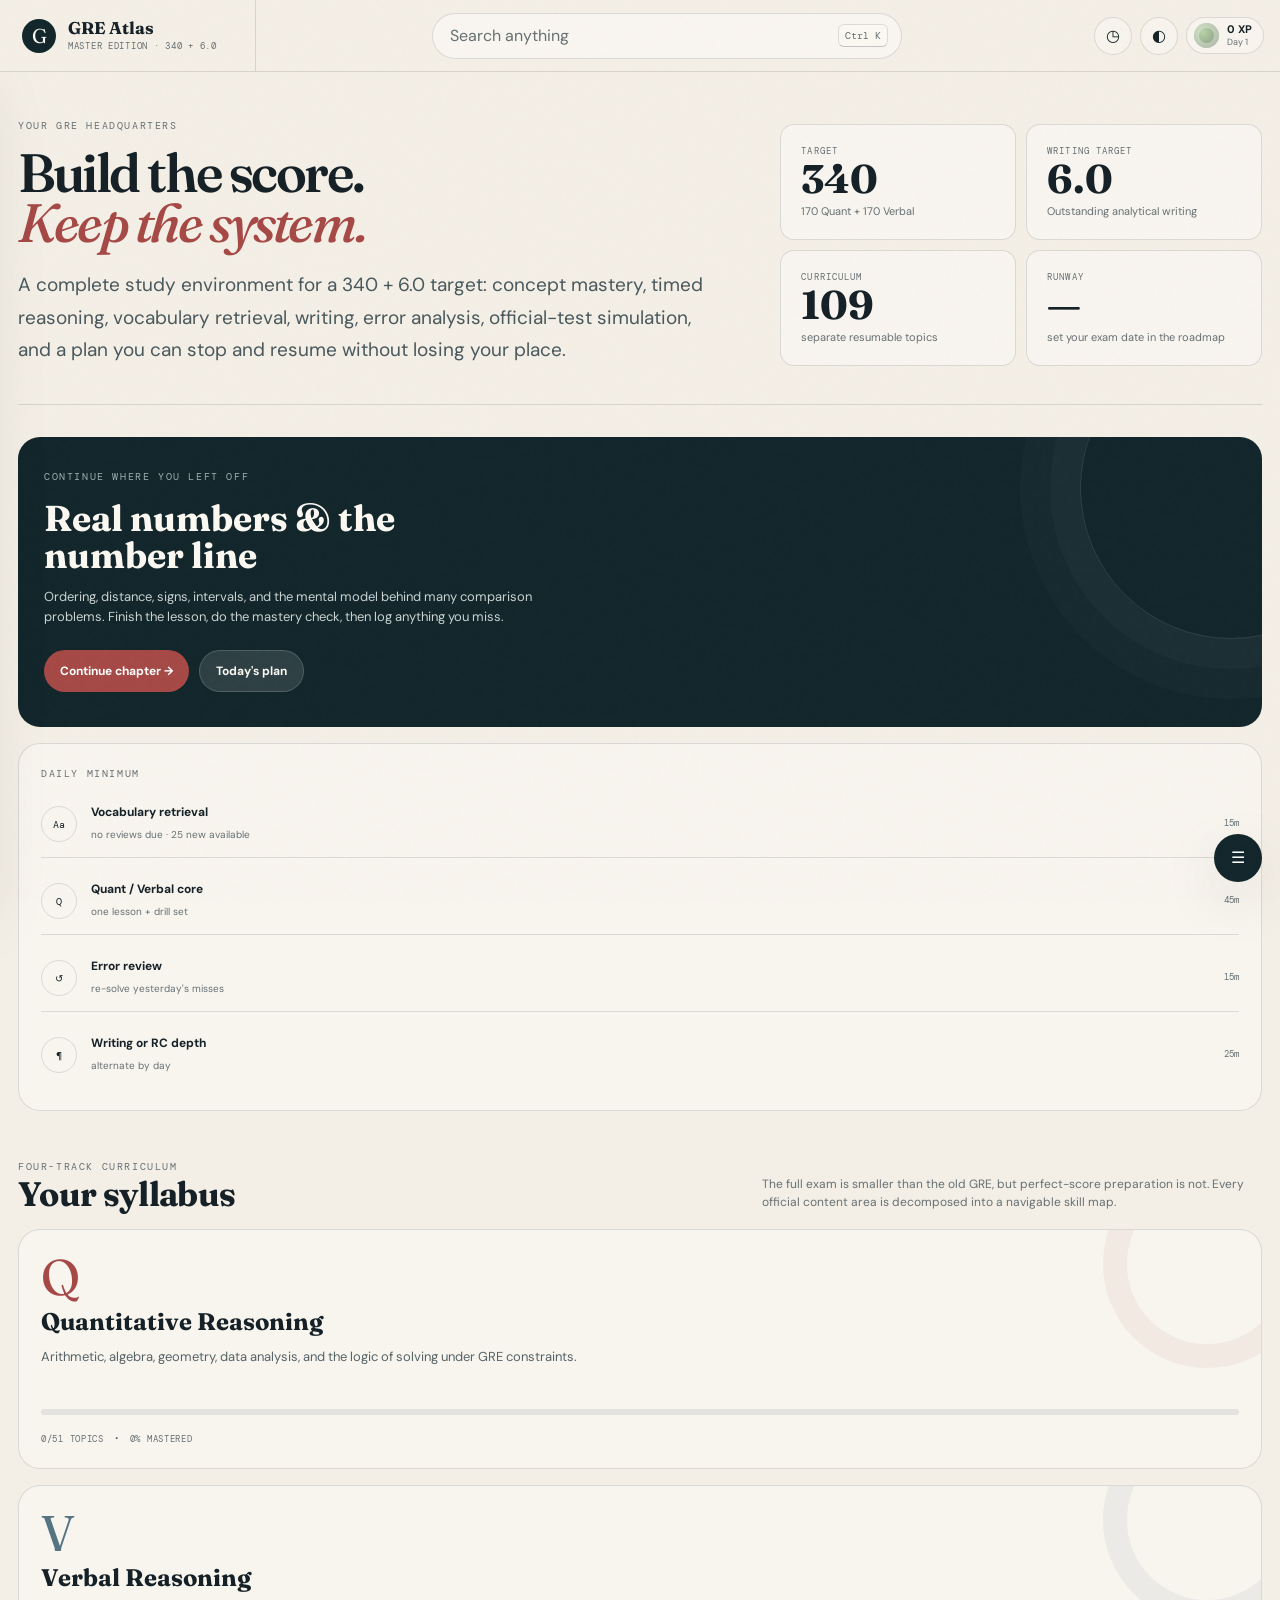
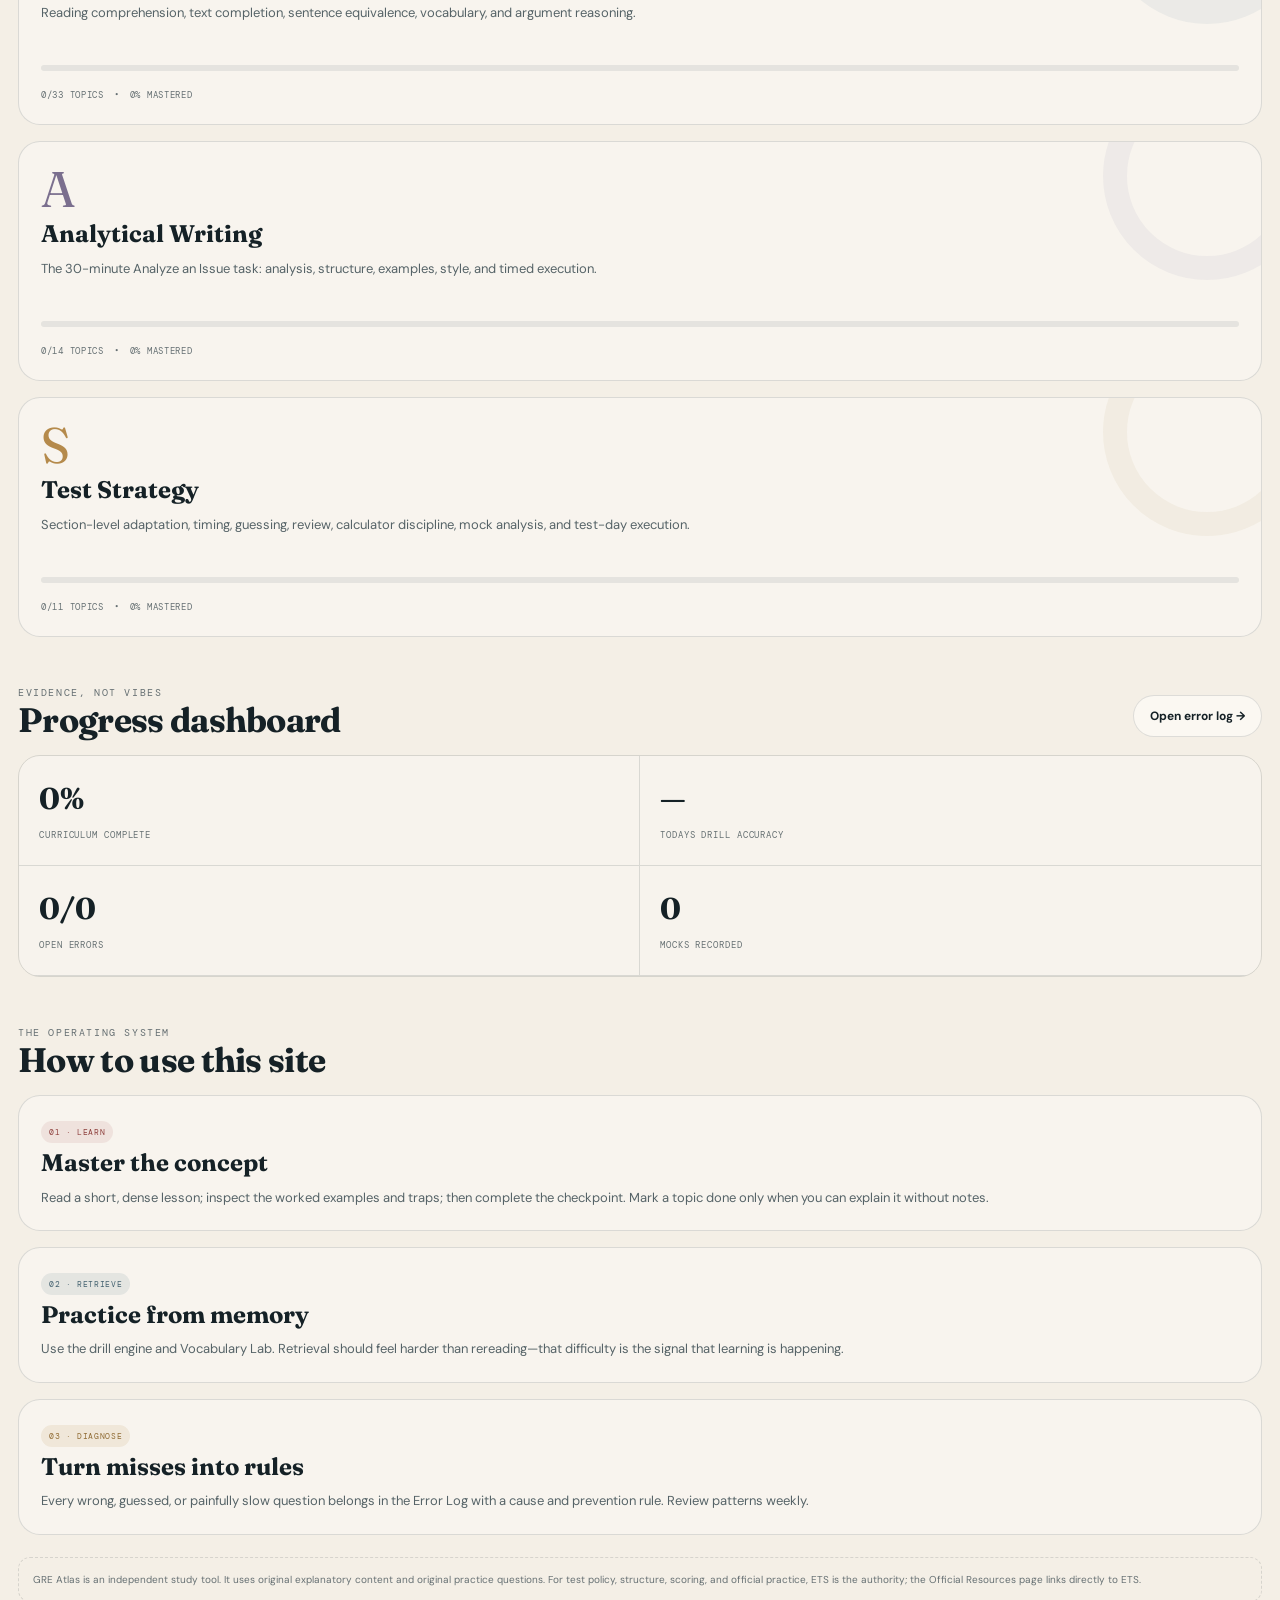
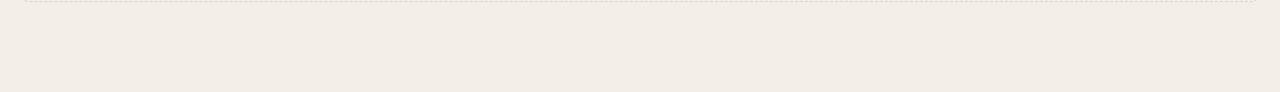
==== index.html @ 984e47b4 "GRE Atlas Master Edition — initial release Static GRE study studio: 109 curriculum chapters, vocabul" ====
<!doctype html>
<html lang="en">
<head>
  <meta charset="utf-8" />
  <meta name="viewport" content="width=device-width, initial-scale=1" />
  <meta name="theme-color" content="#f4efe6" />
  <link rel="icon" href="data:image/svg+xml,%3Csvg xmlns='http://www.w3.org/2000/svg' viewBox='0 0 64 64'%3E%3Crect width='64' height='64' rx='14' fill='%2312262b'/%3E%3Ctext x='32' y='44' font-family='Georgia,serif' font-size='36' fill='%23fbf8f2' text-anchor='middle'%3EG%3C/text%3E%3C/svg%3E" />
  <meta name="description" content="A comprehensive, interactive GRE General Test study studio for Quantitative Reasoning, Verbal Reasoning, Analytical Writing, vocabulary, timing, diagnostics, error review, and long-term planning." />
  <title>GRE Atlas Master Edition — 340 + 6.0 Study Studio</title>
  <link rel="preconnect" href="https://fonts.googleapis.com">
  <link rel="preconnect" href="https://fonts.gstatic.com" crossorigin>
  <link href="https://fonts.googleapis.com/css2?family=DM+Mono:wght@300;400;500&family=DM+Sans:opsz,wght@9..40,400;9..40,500;9..40,600;9..40,700&family=Fraunces:opsz,wght@9..144,500;9..144,600;9..144,700&display=swap" rel="stylesheet">
  <link rel="stylesheet" href="styles.css" />
  <link rel="manifest" href="manifest.webmanifest" />
</head>
<body>
  <div class="grain"></div>
  <div id="toast" class="toast" aria-live="polite"></div>

  <header class="topbar">
    <button class="brand" data-route="dashboard" aria-label="GRE Atlas home">
      <span class="brand-mark">G</span>
      <span class="brand-copy"><strong>GRE Atlas</strong><small>Master Edition · 340 + 6.0</small></span>
    </button>
    <div class="topbar-center">
      <button class="search-trigger" id="searchTrigger" aria-label="Search the curriculum"><span>Search anything</span><kbd>Ctrl K</kbd></button>
    </div>
    <div class="top-actions">
      <button class="icon-btn mobile-search-btn" id="searchTriggerMobile" title="Search the curriculum" aria-label="Search the curriculum">⌕</button>
      <button class="icon-btn" id="focusBtn" title="Focus timer">◷</button>
      <button class="icon-btn" id="themeBtn" title="Toggle night reading mode">◐</button>
      <button class="profile-chip" data-route="settings"><span id="streakDot" class="status-dot"></span><span><b id="topXp">0 XP</b><small id="topStreak">Day 1</small></span></button>
    </div>
  </header>

  <div class="app-shell">
    <aside class="sidebar" id="sidebar">
      <nav class="nav-section">
        <span class="nav-eyebrow">Your desk</span>
        <button class="nav-item" data-route="dashboard"><span>⌂</span> Dashboard</button>
        <button class="nav-item" data-route="roadmap"><span>⌁</span> Study roadmap</button>
        <button class="nav-item" data-route="diagnostic"><span>◈</span> Diagnostic</button>
        <button class="nav-item" data-route="today"><span>✦</span> Today</button>
      </nav>

      <nav class="nav-section">
        <span class="nav-eyebrow">Curriculum</span>
        <button class="nav-item module-link quant" data-route="quant"><span>Q</span> Quantitative</button>
        <button class="nav-item module-link verbal" data-route="verbal"><span>V</span> Verbal</button>
        <button class="nav-item module-link writing" data-route="writing"><span>A</span> Analytical Writing</button>
        <button class="nav-item module-link strategy" data-route="strategy"><span>S</span> Test strategy</button>
      </nav>

      <nav class="nav-section">
        <span class="nav-eyebrow">Practice lab</span>
        <button class="nav-item" data-route="drill"><span>⚡</span> Drill engine</button>
        <button class="nav-item" data-route="vocab"><span>Aa</span> Vocabulary mastery <span id="dueBadge" class="badge gold" hidden></span></button>
        <button class="nav-item" data-route="essay"><span>¶</span> Essay studio</button>
        <button class="nav-item" data-route="errors"><span>↺</span> Error log</button>
        <button class="nav-item" data-route="mocks"><span>▦</span> Mock tracker</button>
      </nav>

      <nav class="nav-section">
        <span class="nav-eyebrow">Reference</span>
        <button class="nav-item" data-route="coverage"><span>✓</span> Master syllabus</button>
        <button class="nav-item" data-route="formula"><span>ƒ</span> Formula atlas</button>
        <button class="nav-item" data-route="resources"><span>↗</span> Official resources</button>
        <button class="nav-item" data-route="settings"><span>⚙</span> Settings</button>
      </nav>

      <div class="sidebar-progress">
        <div class="mini-ring" id="miniRing"><span id="miniProgress">0%</span></div>
        <div><strong>Mastery</strong><small id="miniTopicCount">0 / 0 topics</small></div>
      </div>
    </aside>

    <main id="app" class="main"></main>
  </div>

  <button id="mobileNavBtn" class="mobile-nav-btn" aria-label="Open navigation">☰</button>
  <div id="sidebarBackdrop" class="sidebar-backdrop" hidden></div>

  <div id="searchModal" class="modal-wrap" hidden>
    <div class="modal-backdrop" data-close-modal></div>
    <section class="command-modal" role="dialog" aria-modal="true" aria-label="Search curriculum">
      <div class="command-input"><span>⌕</span><input id="globalSearch" autocomplete="off" placeholder="Search topics, formulas, tools…" /><kbd>Esc</kbd></div>
      <div id="searchResults" class="command-results"></div>
    </section>
  </div>

  <div id="focusModal" class="modal-wrap" hidden>
    <div class="modal-backdrop" data-close-focus></div>
    <section class="focus-modal" role="dialog" aria-modal="true" aria-label="Focus timer">
      <button id="focusClose" class="modal-close" aria-label="Close focus timer" title="Close timer">×</button>
      <div class="focus-orbit"><span id="focusTime">25:00</span><small id="focusPhase">FOCUS</small></div>
      <h2>Protect the next block.</h2>
      <p>One chapter, one drill set, one essay. No tab-hopping.</p>
      <div class="focus-controls">
        <button id="focusStart" class="primary-btn">Start</button>
        <button id="focusReset" class="secondary-btn">Reset</button>
      </div>
      <div class="focus-presets">
        <button data-minutes="25">25 min</button><button data-minutes="45">45 min</button><button data-minutes="60">60 min</button>
      </div>
    </section>
  </div>

  <script src="app.js"></script>
  <script>
    if ('serviceWorker' in navigator && location.protocol === 'https:') {
      navigator.serviceWorker.register('sw.js').catch(() => {});
    }
  </script>
</body>
</html>
---- styles.css ----
:root{
  --paper:#f4efe6;--paper-2:#fbf8f2;--ink:#152126;--muted:#667073;--line:rgba(21,33,38,.13);
  --deep:#12262b;--red:#a64946;--sage:#7d8c75;--gold:#b58a4b;--blue:#557381;--lav:#7b6f8e;
  --shadow:0 18px 60px rgba(31,38,38,.10);--radius:22px;--radius-sm:14px;
  --serif:"Fraunces",Georgia,serif;--sans:"DM Sans",Arial,sans-serif;--mono:"DM Mono",monospace;
  --sidebar:256px;--topbar:72px;
}
[hidden]{display:none!important}:focus-visible{outline:2px solid var(--red);outline-offset:2px;border-radius:4px}.flashcard:focus-visible{outline-offset:4px}
*{box-sizing:border-box}html{scroll-behavior:smooth}body{margin:0;background:var(--paper);color:var(--ink);font-family:var(--sans);line-height:1.5;min-height:100vh}button,input,textarea,select{font:inherit}button{color:inherit}.grain{position:fixed;inset:0;opacity:.12;pointer-events:none;z-index:1000;background-image:url("data:image/svg+xml,%3Csvg viewBox='0 0 180 180' xmlns='http://www.w3.org/2000/svg'%3E%3Cfilter id='n'%3E%3CfeTurbulence type='fractalNoise' baseFrequency='.8' numOctaves='3' stitchTiles='stitch'/%3E%3C/filter%3E%3Crect width='100%25' height='100%25' filter='url(%23n)' opacity='.12'/%3E%3C/svg%3E")}.topbar{height:var(--topbar);position:fixed;top:0;left:0;right:0;z-index:80;display:grid;grid-template-columns:var(--sidebar) 1fr auto;align-items:center;border-bottom:1px solid var(--line);background:rgba(244,239,230,.9);backdrop-filter:blur(18px)}.brand{height:100%;display:flex;align-items:center;gap:12px;padding:0 22px;border:0;border-right:1px solid var(--line);background:transparent;text-align:left;cursor:pointer}.brand-mark{width:34px;height:34px;border-radius:50%;display:grid;place-items:center;background:var(--deep);color:var(--paper-2);font-family:var(--serif);font-size:20px}.brand-copy{display:flex;flex-direction:column;line-height:1.05}.brand-copy strong{font-family:var(--serif);font-size:17px}.brand-copy small{font-family:var(--mono);font-size:9px;letter-spacing:.08em;text-transform:uppercase;color:var(--muted);margin-top:5px}.topbar-center{display:flex;justify-content:center}.search-trigger{width:min(470px,60vw);display:flex;justify-content:space-between;align-items:center;border:1px solid var(--line);background:rgba(255,255,255,.38);border-radius:999px;padding:10px 13px 10px 17px;color:var(--muted);cursor:pointer}.search-trigger:hover{background:rgba(255,255,255,.62)}kbd{font-family:var(--mono);font-size:10px;border:1px solid var(--line);border-bottom-color:rgba(21,33,38,.24);padding:3px 6px;border-radius:6px;background:var(--paper-2)}.top-actions{display:flex;gap:8px;align-items:center;padding:0 16px}.icon-btn{width:38px;height:38px;border:1px solid var(--line);border-radius:50%;background:rgba(255,255,255,.28);cursor:pointer}.icon-btn:hover{transform:translateY(-1px);background:var(--paper-2)}.profile-chip{border:1px solid var(--line);border-radius:999px;background:rgba(255,255,255,.3);display:flex;align-items:center;gap:8px;padding:5px 11px 5px 7px;cursor:pointer}.profile-chip span:last-child{display:flex;flex-direction:column;text-align:left;line-height:1.1}.profile-chip b{font-size:11px}.profile-chip small{font-size:9px;color:var(--muted);margin-top:3px}.status-dot{width:25px;height:25px;border-radius:50%;background:radial-gradient(circle at 35% 35%,#b8d3aa,var(--sage));box-shadow:inset 0 0 0 5px rgba(255,255,255,.35)}.app-shell{display:grid;grid-template-columns:var(--sidebar) 1fr;min-height:100vh;padding-top:var(--topbar)}.sidebar{position:fixed;top:var(--topbar);bottom:0;left:0;width:var(--sidebar);padding:22px 14px 18px;border-right:1px solid var(--line);overflow:auto;background:rgba(244,239,230,.74);z-index:50}.nav-section{display:flex;flex-direction:column;gap:4px;margin-bottom:20px}.nav-eyebrow{font-family:var(--mono);font-size:9px;text-transform:uppercase;letter-spacing:.16em;color:var(--muted);padding:0 10px 6px}.nav-item{border:0;background:transparent;display:flex;align-items:center;gap:10px;border-radius:10px;padding:9px 10px;text-align:left;cursor:pointer;color:#415055;font-size:13px}.nav-item span:first-child{width:22px;text-align:center;font-family:var(--mono);font-size:11px}.nav-item:hover{background:rgba(255,255,255,.43);color:var(--ink)}.nav-item.active{background:var(--ink);color:var(--paper-2)}.nav-item.module-link.quant span:first-child{color:var(--red)}.nav-item.module-link.verbal span:first-child{color:var(--blue)}.nav-item.module-link.writing span:first-child{color:var(--lav)}.nav-item.module-link.strategy span:first-child{color:var(--gold)}.nav-item.active span:first-child{color:inherit}.sidebar-progress{border-top:1px solid var(--line);padding:18px 7px 2px;display:flex;gap:10px;align-items:center}.mini-ring{--p:0deg;width:42px;height:42px;border-radius:50%;display:grid;place-items:center;background:conic-gradient(var(--deep) var(--p),rgba(21,33,38,.1) 0);position:relative}.mini-ring:after{content:"";position:absolute;inset:5px;border-radius:50%;background:var(--paper)}.mini-ring span{position:relative;z-index:1;font-family:var(--mono);font-size:8px}.sidebar-progress>div:last-child{display:flex;flex-direction:column}.sidebar-progress strong{font-size:11px}.sidebar-progress small{font-size:9px;color:var(--muted)}.main{grid-column:2;padding:42px clamp(26px,4vw,68px) 100px;max-width:1540px;width:100%;margin:0 auto}.page{animation:fadeUp .36s ease both}@keyframes fadeUp{from{opacity:0;transform:translateY(8px)}to{opacity:1;transform:none}}.eyebrow{font-family:var(--mono);font-size:10px;text-transform:uppercase;letter-spacing:.16em;color:var(--muted)}.hero{position:relative;border-bottom:1px solid var(--line);padding:12px 0 38px;margin-bottom:32px}.hero-grid{display:grid;grid-template-columns:minmax(0,1.2fr) minmax(330px,.8fr);gap:40px;align-items:end}.hero h1{font-family:var(--serif);font-weight:600;letter-spacing:-.045em;font-size:clamp(48px,6.5vw,96px);line-height:.92;margin:12px 0 22px;max-width:950px}.hero h1 em{font-weight:500;color:var(--red)}.hero p.lead{font-size:clamp(15px,1.5vw,19px);max-width:700px;color:#49585c;line-height:1.7;margin:0}.hero-note{display:grid;grid-template-columns:1fr 1fr;gap:10px}.score-card{padding:20px;border:1px solid var(--line);background:rgba(255,255,255,.35);border-radius:var(--radius-sm);min-height:130px;display:flex;flex-direction:column;justify-content:space-between}.score-card b{font-family:var(--serif);font-size:40px;line-height:1}.score-card small{font-family:var(--mono);font-size:9px;text-transform:uppercase;letter-spacing:.12em;color:var(--muted)}.score-card p{font-size:11px;margin:4px 0 0;color:var(--muted)}.section-title{display:flex;align-items:flex-end;justify-content:space-between;gap:20px;margin:42px 0 18px}.section-title h2{font-family:var(--serif);font-size:34px;line-height:1;margin:0;letter-spacing:-.02em}.section-title p{margin:0;color:var(--muted);font-size:12px;max-width:500px}.grid{display:grid;gap:16px}.grid-4{grid-template-columns:repeat(4,minmax(0,1fr))}.grid-3{grid-template-columns:repeat(3,minmax(0,1fr))}.grid-2{grid-template-columns:repeat(2,minmax(0,1fr))}.card{border:1px solid var(--line);background:rgba(255,255,255,.34);border-radius:var(--radius);padding:22px;position:relative;overflow:hidden}.card.hover{cursor:pointer;transition:.2s ease}.card.hover:hover{transform:translateY(-3px);box-shadow:var(--shadow);background:rgba(255,255,255,.55)}.card h3{font-family:var(--serif);font-size:24px;line-height:1.1;margin:7px 0 10px}.card p{font-size:13px;color:#566367;line-height:1.65;margin:0}.card .meta{display:flex;gap:10px;align-items:center;margin-top:18px;font-family:var(--mono);font-size:9px;color:var(--muted);text-transform:uppercase;letter-spacing:.08em}.module-card{min-height:240px;display:flex;flex-direction:column;justify-content:space-between}.module-card:before{content:"";position:absolute;width:160px;height:160px;border-radius:50%;right:-50px;top:-70px;border:24px solid var(--tint,rgba(0,0,0,.06));opacity:.6}.module-card .big-letter{font-family:var(--serif);font-size:50px;line-height:1;color:var(--accent,var(--ink))}.module-card.quant{--accent:var(--red);--tint:rgba(166,73,70,.10)}.module-card.verbal{--accent:var(--blue);--tint:rgba(85,115,129,.12)}.module-card.writing{--accent:var(--lav);--tint:rgba(123,111,142,.12)}.module-card.strategy{--accent:var(--gold);--tint:rgba(181,138,75,.13)}.progress-line{height:6px;border-radius:999px;background:rgba(21,33,38,.08);overflow:hidden;margin-top:16px}.progress-line span{display:block;height:100%;border-radius:inherit;background:var(--accent,var(--ink));width:var(--progress,0%)}.daily-plan{display:grid;grid-template-columns:1.1fr .9fr;gap:16px}.mission-card{padding:26px;min-height:290px;background:var(--deep);color:var(--paper-2);border-radius:var(--radius);position:relative;overflow:hidden}.mission-card:after{content:"";position:absolute;width:300px;height:300px;border:1px solid rgba(255,255,255,.12);border-radius:50%;right:-120px;top:-100px;box-shadow:0 0 0 30px rgba(255,255,255,.025),0 0 0 60px rgba(255,255,255,.02)}.mission-card h3{font-family:var(--serif);font-size:36px;line-height:1.03;max-width:480px;margin:13px 0 12px}.mission-card p{max-width:550px;color:#cad3d2;font-size:13px}.mission-actions{display:flex;gap:10px;margin-top:24px;position:relative;z-index:2}.primary-btn,.secondary-btn,.pill-btn{border:0;border-radius:999px;padding:11px 16px;font-weight:700;font-size:12px;cursor:pointer}.primary-btn{background:var(--red);color:white}.primary-btn:hover{filter:brightness(1.06);transform:translateY(-1px)}.secondary-btn{background:rgba(255,255,255,.12);color:inherit;border:1px solid rgba(255,255,255,.16)}.secondary-btn.dark{background:var(--ink);color:var(--paper)}.pill-btn{background:var(--paper-2);border:1px solid var(--line)}.agenda-card{display:flex;flex-direction:column;gap:10px}.agenda-row{display:grid;grid-template-columns:38px 1fr auto;align-items:center;gap:12px;padding:12px 0;border-bottom:1px solid var(--line)}.agenda-row:last-child{border-bottom:0}.agenda-icon{width:36px;height:36px;border:1px solid var(--line);border-radius:50%;display:grid;place-items:center;font-family:var(--mono);font-size:10px}.agenda-row strong{display:block;font-size:12px}.agenda-row small{font-size:10px;color:var(--muted)}.agenda-time{font-family:var(--mono);font-size:9px;color:var(--muted)}.stat-strip{display:grid;grid-template-columns:repeat(4,1fr);border:1px solid var(--line);border-radius:var(--radius);overflow:hidden;margin-top:16px}.stat-cell{padding:20px;border-right:1px solid var(--line);background:rgba(255,255,255,.28)}.stat-cell:last-child{border-right:0}.stat-cell b{display:block;font-family:var(--serif);font-size:30px}.stat-cell span{font-family:var(--mono);font-size:9px;color:var(--muted);text-transform:uppercase;letter-spacing:.1em}.route-header{display:flex;justify-content:space-between;align-items:flex-start;gap:26px;border-bottom:1px solid var(--line);padding-bottom:26px;margin-bottom:26px}.route-header h1{font-family:var(--serif);font-size:clamp(42px,5vw,72px);line-height:.95;letter-spacing:-.035em;margin:10px 0 12px}.route-header p{max-width:760px;color:#526064;font-size:15px;line-height:1.7}.route-stamp{border:1px solid var(--line);border-radius:50%;width:110px;height:110px;display:grid;place-items:center;text-align:center;flex:0 0 auto;transform:rotate(4deg)}.route-stamp b{font-family:var(--serif);font-size:30px;line-height:1}.route-stamp small{font-family:var(--mono);font-size:8px;text-transform:uppercase;letter-spacing:.1em;color:var(--muted)}.topic-list{display:grid;grid-template-columns:repeat(2,minmax(0,1fr));gap:10px}.topic-row{display:grid;grid-template-columns:42px 1fr auto;align-items:center;gap:14px;border:1px solid var(--line);background:rgba(255,255,255,.3);border-radius:14px;padding:13px 14px;cursor:pointer}.topic-row:hover{background:var(--paper-2);transform:translateX(2px)}.topic-num{font-family:var(--serif);font-size:22px;color:var(--muted)}.topic-row h4{margin:0;font-size:12px}.topic-row p{margin:3px 0 0;font-size:10px;color:var(--muted)}.topic-status{width:23px;height:23px;border-radius:50%;border:1px solid var(--line);display:grid;place-items:center;font-size:10px}.topic-status.done{background:var(--deep);color:white;border-color:var(--deep)}.lesson-layout{display:grid;grid-template-columns:minmax(0,1fr) 290px;gap:28px}.lesson-main{min-width:0}.lesson-aside{position:sticky;top:94px;align-self:start;display:flex;flex-direction:column;gap:12px}.lesson-hero{padding:4px 0 22px;border-bottom:1px solid var(--line);margin-bottom:24px}.lesson-hero h1{font-family:var(--serif);font-size:clamp(38px,5vw,66px);line-height:.96;letter-spacing:-.035em;margin:10px 0 12px}.lesson-hero p{max-width:780px;font-size:15px;color:#566367;line-height:1.7}.crumbs{display:flex;gap:8px;align-items:center;font-family:var(--mono);font-size:9px;text-transform:uppercase;letter-spacing:.08em;color:var(--muted)}.crumbs button{border:0;background:transparent;padding:0;color:inherit;cursor:pointer}.lesson-section{padding:26px 0;border-bottom:1px solid var(--line)}.lesson-section h2{font-family:var(--serif);font-size:31px;margin:0 0 13px;letter-spacing:-.02em}.lesson-section h3{font-family:var(--serif);font-size:21px;margin:22px 0 8px}.lesson-section p,.lesson-section li{font-size:14px;line-height:1.78;color:#3f4d51}.lesson-section ul,.lesson-section ol{padding-left:20px}.lesson-section li+li{margin-top:7px}.callout{border-left:3px solid var(--accent,var(--red));padding:15px 18px;background:rgba(255,255,255,.35);border-radius:0 14px 14px 0;margin:18px 0}.callout b{display:block;font-size:11px;text-transform:uppercase;letter-spacing:.08em;font-family:var(--mono);margin-bottom:6px;color:var(--accent,var(--red))}.formula{display:inline-block;font-family:var(--mono);background:rgba(18,38,43,.07);padding:2px 6px;border-radius:5px;font-size:.92em}.formula-block{font-family:var(--mono);font-size:clamp(16px,2vw,24px);line-height:1.6;background:var(--deep);color:#f8f4eb;padding:20px;border-radius:16px;margin:16px 0;overflow:auto}.example-box{border:1px solid var(--line);border-radius:16px;padding:19px;background:rgba(255,255,255,.35);margin:15px 0}.example-box .label{font-family:var(--mono);font-size:9px;letter-spacing:.1em;text-transform:uppercase;color:var(--red)}.example-box h4{font-family:var(--serif);font-size:20px;margin:7px 0 9px}.solution{margin-top:12px;padding-top:12px;border-top:1px dashed var(--line)}.step{display:grid;grid-template-columns:27px 1fr;gap:10px;margin:9px 0}.step-num{width:24px;height:24px;border-radius:50%;display:grid;place-items:center;border:1px solid var(--line);font-family:var(--mono);font-size:8px}.trap-grid{display:grid;grid-template-columns:repeat(2,1fr);gap:10px}.trap{border:1px solid rgba(166,73,70,.22);background:rgba(166,73,70,.05);border-radius:14px;padding:15px}.trap strong{font-size:12px}.trap p{font-size:11px;line-height:1.55;margin:6px 0 0}.aside-card{border:1px solid var(--line);border-radius:16px;background:rgba(255,255,255,.35);padding:16px}.aside-card h4{font-family:var(--serif);font-size:18px;margin:0 0 9px}.aside-card p{font-size:11px;line-height:1.55;color:var(--muted)}.mastery-check{display:flex;flex-direction:column;gap:8px}.mastery-check label{display:flex;gap:8px;align-items:flex-start;font-size:11px;color:#475559}.mastery-check input{margin-top:3px}.complete-btn{width:100%;padding:11px;border-radius:12px;border:0;background:var(--deep);color:white;font-weight:700;cursor:pointer}.complete-btn.done{background:var(--sage)}.next-prev{display:grid;grid-template-columns:1fr 1fr;gap:10px;margin-top:14px}.next-prev button{border:1px solid var(--line);background:rgba(255,255,255,.3);border-radius:12px;padding:10px;font-size:10px;cursor:pointer}.note-box textarea{width:100%;min-height:120px;border:1px solid var(--line);background:rgba(255,255,255,.35);border-radius:12px;padding:11px;resize:vertical;color:var(--ink);font-size:11px}.visual{border:1px solid var(--line);border-radius:18px;background:var(--paper-2);padding:18px;margin:18px 0;overflow:hidden}.visual svg{width:100%;height:auto;display:block}.quiz-card{border:1px solid var(--line);border-radius:18px;background:rgba(255,255,255,.38);padding:20px;margin:16px 0}.quiz-card .q{font-family:var(--serif);font-size:20px;line-height:1.35;margin-bottom:13px}.choices{display:grid;gap:8px}.choice{border:1px solid var(--line);background:transparent;border-radius:12px;padding:10px 12px;text-align:left;cursor:pointer}.choice:hover{background:var(--paper-2)}.choice.correct{border-color:rgba(82,125,79,.6);background:rgba(82,125,79,.1)}.choice.wrong{border-color:rgba(166,73,70,.5);background:rgba(166,73,70,.08)}.explanation{display:none;margin-top:12px;border-top:1px dashed var(--line);padding-top:12px;font-size:12px;color:#4d5a5e}.explanation.show{display:block}.planner{display:grid;grid-template-columns:330px 1fr;gap:18px}.planner-form{position:sticky;top:96px;align-self:start}.field{display:flex;flex-direction:column;gap:6px;margin:13px 0}.field label{font-size:10px;font-family:var(--mono);text-transform:uppercase;letter-spacing:.08em;color:var(--muted)}.field input,.field select{width:100%;border:1px solid var(--line);background:var(--paper-2);border-radius:11px;padding:10px}.phase{display:grid;grid-template-columns:80px 1fr;gap:15px;padding:16px 0;border-bottom:1px solid var(--line)}.phase-num{font-family:var(--serif);font-size:42px;color:var(--muted);line-height:1}.phase h3{margin:0 0 5px;font-family:var(--serif);font-size:23px}.phase p{font-size:12px;color:var(--muted);margin:0}.phase-tags{display:flex;flex-wrap:wrap;gap:6px;margin-top:9px}.tag{font-family:var(--mono);font-size:8px;text-transform:uppercase;letter-spacing:.06em;border:1px solid var(--line);border-radius:999px;padding:4px 7px}.diagnostic-board{display:grid;grid-template-columns:minmax(0,1fr) 300px;gap:18px}.diagnostic-question{min-height:360px}.diag-progress{height:5px;background:rgba(21,33,38,.09);border-radius:999px;overflow:hidden}.diag-progress span{display:block;height:100%;background:var(--deep);transition:.25s}.diag-options{display:grid;gap:9px;margin-top:20px}.diag-option{padding:12px 13px;border:1px solid var(--line);border-radius:12px;background:rgba(255,255,255,.33);text-align:left;cursor:pointer}.diag-option:hover{background:var(--paper-2)}.diag-side-score{display:grid;grid-template-columns:1fr 1fr;gap:8px}.tiny-stat{padding:12px;border:1px solid var(--line);border-radius:12px}.tiny-stat b{font-family:var(--serif);font-size:25px}.tiny-stat span{display:block;font-family:var(--mono);font-size:8px;color:var(--muted);text-transform:uppercase}.drill-toolbar{display:flex;flex-wrap:wrap;gap:9px;align-items:end;margin-bottom:16px}.drill-toolbar .field{margin:0;min-width:150px}.drill-stage{min-height:420px}.numeric-entry{width:190px;border:1px solid var(--line);background:var(--paper-2);border-radius:12px;padding:11px;margin:10px 0}.answer-row{display:flex;gap:10px;align-items:center;margin-top:18px}.feedback{padding:15px;border-radius:14px;margin-top:15px;font-size:12px;line-height:1.65}.feedback.good{background:rgba(82,125,79,.1);border:1px solid rgba(82,125,79,.25)}.feedback.bad{background:rgba(166,73,70,.08);border:1px solid rgba(166,73,70,.23)}.vocab-layout{display:grid;grid-template-columns:minmax(0,1fr) 320px;gap:18px}.flashcard{min-height:390px;border-radius:26px;background:var(--deep);color:white;padding:34px;display:flex;flex-direction:column;justify-content:space-between;cursor:pointer;position:relative;overflow:hidden}.flashcard:after{content:"";position:absolute;width:250px;height:250px;border:1px solid rgba(255,255,255,.12);border-radius:50%;right:-70px;bottom:-90px;box-shadow:0 0 0 35px rgba(255,255,255,.025)}.flashcard .word{font-family:var(--serif);font-size:clamp(48px,7vw,82px);line-height:.93;letter-spacing:-.04em}.flashcard .pos{font-family:var(--mono);font-size:9px;text-transform:uppercase;letter-spacing:.12em;color:#aebbbb}.flashcard .definition{font-size:20px;line-height:1.4;max-width:680px}.flashcard .synonyms{font-size:11px;color:#bfcbca}.rating-row{display:grid;grid-template-columns:repeat(4,1fr);gap:8px;margin-top:10px}.rating-row button{border:1px solid var(--line);background:rgba(255,255,255,.3);border-radius:12px;padding:10px 5px;cursor:pointer;font-size:10px}.vocab-stats{display:grid;grid-template-columns:repeat(2,1fr);gap:8px}.vocab-search{width:100%;border:1px solid var(--line);background:var(--paper-2);border-radius:12px;padding:10px}.word-list{max-height:540px;overflow:auto;margin-top:10px}.word-row{display:flex;justify-content:space-between;gap:10px;border-bottom:1px solid var(--line);padding:9px 2px;font-size:11px}.essay-layout{display:grid;grid-template-columns:minmax(0,1fr) 320px;gap:18px}.essay-editor{width:100%;min-height:560px;border:1px solid var(--line);border-radius:18px;background:#fffdf8;padding:26px;font-family:Georgia,serif;font-size:15px;line-height:1.8;resize:vertical}.essay-toolbar{display:flex;justify-content:space-between;gap:12px;align-items:center;margin:10px 0}.timer-badge{font-family:var(--mono);font-size:12px;border:1px solid var(--line);border-radius:999px;padding:7px 12px}.rubric-row{display:grid;grid-template-columns:26px 1fr;gap:10px;padding:10px 0;border-bottom:1px solid var(--line)}.rubric-row b{font-family:var(--serif);font-size:20px}.rubric-row p{font-size:10px;margin:0;color:var(--muted)}.error-form{display:grid;grid-template-columns:1fr 180px 160px auto;gap:8px}.error-form input,.error-form select{border:1px solid var(--line);background:var(--paper-2);border-radius:10px;padding:9px}.error-table{width:100%;border-collapse:collapse;margin-top:15px}.error-table th,.error-table td{border-bottom:1px solid var(--line);padding:10px 8px;text-align:left;font-size:10px;vertical-align:top}.error-table th{font-family:var(--mono);text-transform:uppercase;letter-spacing:.08em;color:var(--muted);font-weight:400}.mock-row{display:grid;grid-template-columns:1.2fr repeat(4,.7fr) auto;gap:8px;align-items:center;padding:12px;border-bottom:1px solid var(--line)}.mock-row input{width:100%;border:1px solid var(--line);background:var(--paper-2);border-radius:9px;padding:8px}.formula-grid{columns:3 280px;column-gap:14px}.formula-card{break-inside:avoid;border:1px solid var(--line);border-radius:16px;background:rgba(255,255,255,.34);padding:16px;margin:0 0 14px}.formula-card h3{font-family:var(--serif);font-size:20px;margin:0 0 9px}.formula-card ul{padding-left:18px}.formula-card li{font-size:11px;line-height:1.65}.resource-card a{color:inherit;text-underline-offset:3px}.source-note{padding:14px;border:1px dashed var(--line);border-radius:12px;font-size:10px;color:var(--muted)}.timeline{position:relative;padding-left:24px}.timeline:before{content:"";position:absolute;left:5px;top:5px;bottom:5px;width:1px;background:var(--line)}.timeline-item{position:relative;padding:0 0 22px 15px}.timeline-item:before{content:"";position:absolute;left:-23px;top:6px;width:9px;height:9px;border-radius:50%;background:var(--paper);border:2px solid var(--deep)}.timeline-item h3{font-family:var(--serif);font-size:22px;margin:0 0 5px}.timeline-item p{font-size:12px;color:var(--muted);margin:0}.modal-wrap{position:fixed;inset:0;z-index:500;display:grid;place-items:start center;padding-top:11vh}.modal-backdrop{position:absolute;inset:0;background:rgba(14,24,27,.48);backdrop-filter:blur(8px)}.command-modal,.focus-modal{position:relative;z-index:2;width:min(680px,92vw);max-height:74vh;border:1px solid rgba(255,255,255,.25);background:var(--paper-2);border-radius:20px;box-shadow:0 30px 100px rgba(0,0,0,.25);overflow:hidden}.command-input{display:grid;grid-template-columns:auto 1fr auto;gap:10px;align-items:center;padding:14px 16px;border-bottom:1px solid var(--line)}.command-input input{border:0;outline:0;background:transparent;font-size:16px}.command-results{max-height:58vh;overflow:auto;padding:8px}.search-result{padding:11px 12px;border-radius:11px;display:flex;justify-content:space-between;gap:20px;cursor:pointer}.search-result:hover{background:rgba(21,33,38,.06)}.search-result strong{font-size:12px}.search-result small{font-size:9px;color:var(--muted)}.focus-modal{width:min(460px,92vw);padding:30px;text-align:center}.modal-close{position:absolute;top:14px;right:14px;width:34px;height:34px;border:1px solid var(--line);border-radius:50%;background:rgba(255,255,255,.45);display:grid;place-items:center;cursor:pointer;font-size:20px;line-height:1;z-index:4}.modal-close:hover{background:var(--paper);transform:translateY(-1px)}.focus-orbit{width:200px;height:200px;border-radius:50%;border:1px solid var(--line);display:grid;place-items:center;margin:0 auto 22px;position:relative}.focus-orbit:before,.focus-orbit:after{content:"";position:absolute;border:1px solid var(--line);border-radius:50%}.focus-orbit:before{inset:13px}.focus-orbit:after{inset:28px}.focus-orbit span{font-family:var(--serif);font-size:48px;z-index:2;line-height:1}.focus-orbit small{position:absolute;bottom:50px;z-index:2;font-family:var(--mono);font-size:8px;letter-spacing:.15em}.focus-modal h2{font-family:var(--serif);font-size:30px;margin:0 0 6px}.focus-modal p{font-size:12px;color:var(--muted)}.focus-controls,.focus-presets{display:flex;justify-content:center;gap:8px;margin-top:15px}.focus-presets button{border:1px solid var(--line);background:transparent;border-radius:999px;padding:6px 10px;font-size:9px;cursor:pointer}.toast{position:fixed;right:22px;bottom:22px;z-index:1000;background:var(--deep);color:white;border-radius:12px;padding:11px 14px;font-size:11px;box-shadow:var(--shadow);opacity:0;transform:translateY(8px);pointer-events:none;transition:.2s}.toast.show{opacity:1;transform:none}.mobile-nav-btn{display:none}.empty-state{border:1px dashed var(--line);border-radius:16px;padding:30px;text-align:center;color:var(--muted)}.empty-state h3{font-family:var(--serif);color:var(--ink)}.badge{display:inline-flex;align-items:center;gap:5px;border-radius:999px;padding:5px 8px;font-family:var(--mono);font-size:8px;text-transform:uppercase;letter-spacing:.08em;background:rgba(21,33,38,.07)}.badge.red{background:rgba(166,73,70,.1);color:#8d3f3c}.badge.blue{background:rgba(85,115,129,.12);color:#44626f}.badge.gold{background:rgba(181,138,75,.13);color:#906c35}.badge.green{background:rgba(82,125,79,.11);color:#50794f}.split-note{display:grid;grid-template-columns:110px 1fr;gap:17px;border-top:1px solid var(--line);padding:15px 0}.split-note strong{font-family:var(--mono);font-size:9px;text-transform:uppercase;letter-spacing:.08em;color:var(--muted)}.split-note div{font-size:12px;line-height:1.7}.quote{font-family:var(--serif);font-size:26px;line-height:1.35;border-left:1px solid var(--ink);padding-left:20px;margin:25px 0}.checklist{display:grid;gap:7px}.checkline{display:flex;gap:9px;font-size:12px;align-items:flex-start}.checkline:before{content:"✓";width:19px;height:19px;border-radius:50%;border:1px solid var(--line);display:grid;place-items:center;flex:0 0 auto;font-size:9px;margin-top:1px}.pill-row{display:flex;flex-wrap:wrap;gap:7px}.route-footer{display:flex;justify-content:space-between;gap:10px;margin-top:30px;padding-top:20px;border-top:1px solid var(--line)}.route-footer button{border:1px solid var(--line);background:rgba(255,255,255,.32);border-radius:12px;padding:11px 14px;font-size:11px;cursor:pointer}.roadmap-scale{display:grid;grid-template-columns:repeat(5,1fr);gap:8px}.scale-step{min-height:150px;border-radius:16px;padding:16px;border:1px solid var(--line);background:rgba(255,255,255,.3);display:flex;flex-direction:column;justify-content:space-between}.scale-step b{font-family:var(--serif);font-size:32px}.scale-step small{font-size:9px;color:var(--muted);font-family:var(--mono)}.night{--paper:#172126;--paper-2:#1d2a30;--ink:#edf0ea;--muted:#9ba9ab;--line:rgba(232,240,236,.12);--deep:#0f181c;--red:#d27b75;--sage:#9cac91;--gold:#d3aa69;--blue:#84a7b5;--lav:#a79aba;background:var(--paper);color:var(--ink)}.night .topbar,.night .sidebar{background:rgba(23,33,38,.88)}.night .lesson-section p,.night .lesson-section li,.night .hero p.lead,.night .route-header p,.night .card p{color:#b2c0c1}.night .flashcard{background:#0f181c}.night .essay-editor{background:#182228;color:#eef2ed}.night .status-dot{background:radial-gradient(circle at 35% 35%,#bad0ac,#708367)}
/* Night-mode form controls: inherit theme text/background so fields stay readable */
.night input,.night textarea,.night select{background:#22313a;color:var(--ink);border-color:rgba(232,240,236,.2)}
.night select option{background:#1d2a30;color:var(--ink)}
.night .choice,.night .diag-option,.night .rating-row button,.night .next-prev button,.night .route-footer button,.night .focus-presets button,.night .vocab-subnav button,.night .word-chip,.night .pill-btn{background:rgba(255,255,255,.07);color:var(--ink)}
.night .primary-btn{color:#fff}
/* Multi-select answer feedback */
.choice.selected,.diag-option.selected{border-color:var(--blue);background:rgba(85,115,129,.16);box-shadow:inset 0 0 0 1px var(--blue)}
/* Touch ergonomics */
@media(pointer:coarse){.icon-btn,.rating-row button,.focus-presets button,.modal-close{min-width:44px;min-height:44px}}
@supports(padding:max(0px)){.topbar{padding-left:env(safe-area-inset-left)}.top-actions{padding-right:max(16px,env(safe-area-inset-right))}.mobile-nav-btn{bottom:max(18px,env(safe-area-inset-bottom))}.toast{bottom:max(22px,env(safe-area-inset-bottom));right:max(22px,env(safe-area-inset-right))}}
@media(max-width:1150px){.grid-4{grid-template-columns:repeat(2,1fr)}.grid-3{grid-template-columns:repeat(2,1fr)}.hero-grid{grid-template-columns:1fr}.lesson-layout,.vocab-layout,.essay-layout{grid-template-columns:1fr}.lesson-aside{position:static;display:grid;grid-template-columns:repeat(2,1fr)}.planner{grid-template-columns:1fr}.planner-form{position:static}.formula-grid{columns:2 280px}.diagnostic-board{grid-template-columns:1fr}.topbar{grid-template-columns:var(--sidebar) 1fr auto}.topbar-center{padding:0 12px}}
.sidebar-backdrop{position:fixed;inset:0;z-index:40;background:rgba(14,24,27,.42);backdrop-filter:blur(2px)}@media(min-width:821px){.sidebar-backdrop{display:none}}
.mobile-search-btn{font-size:19px;display:none}@media(max-width:820px){.mobile-search-btn{display:grid;place-items:center}}.app-shell{display:block}.sidebar{transform:translateX(-105%);transition:.22s ease;box-shadow:var(--shadow)}.sidebar.open{transform:none}.main{padding:28px 18px 90px}.mobile-nav-btn{display:block;position:fixed;z-index:120;right:18px;bottom:18px;width:48px;height:48px;border:0;border-radius:50%;background:var(--deep);color:white;box-shadow:var(--shadow)}.hero h1{font-size:54px}.hero-note,.grid-4,.grid-3,.grid-2,.daily-plan,.topic-list,.trap-grid{grid-template-columns:1fr}.stat-strip{grid-template-columns:1fr 1fr}.stat-cell:nth-child(2){border-right:0}.stat-cell{border-bottom:1px solid var(--line)}.route-stamp{width:80px;height:80px}.route-stamp b{font-size:23px}.lesson-aside{grid-template-columns:1fr}.roadmap-scale{grid-template-columns:1fr}.error-form{grid-template-columns:1fr}.mock-row{grid-template-columns:1fr 1fr}.formula-grid{columns:1}.route-header{flex-direction:column}.score-card{min-height:105px}.hero-note{display:grid;grid-template-columns:1fr 1fr}.essay-editor{min-height:470px}}
@media(max-width:520px){.brand-copy small{display:none}.top-actions{padding-right:8px}.hero-note{grid-template-columns:1fr}.stat-strip{grid-template-columns:1fr}.stat-cell{border-right:0}.module-card{min-height:210px}.lesson-hero h1,.route-header h1{font-size:44px}.rating-row{grid-template-columns:1fr 1fr}.mock-row{grid-template-columns:1fr}.split-note{grid-template-columns:1fr}.hero h1{font-size:46px}.main{padding-left:14px;padding-right:14px}}

/* =========================================================
   GRE ATLAS MASTER EDITION · VOCABULARY + COVERAGE SYSTEM
   ========================================================= */
.vocab-subnav{display:flex;flex-wrap:wrap;gap:7px;margin-top:22px}.vocab-subnav button{border:1px solid var(--line);background:var(--paper);color:var(--ink);border-radius:999px;padding:8px 12px;font-family:var(--mono);font-size:9px;letter-spacing:.06em;cursor:pointer;transition:.18s ease}.vocab-subnav button:hover,.vocab-subnav button.active{background:var(--ink);color:var(--paper);transform:translateY(-1px)}
.vocab-method-banner{display:grid;grid-template-columns:minmax(0,1fr) auto;gap:24px;align-items:center;padding:24px 26px;margin-bottom:16px;border:1px solid var(--line);border-radius:22px;background:linear-gradient(120deg,rgba(34,116,118,.07),rgba(255,255,255,.32))}.night .vocab-method-banner{background:linear-gradient(120deg,rgba(81,171,174,.10),rgba(255,255,255,.02))}.vocab-method-banner.warning{background:linear-gradient(120deg,rgba(166,65,55,.09),rgba(255,255,255,.25))}.vocab-method-banner h3{font-family:var(--serif);font-size:25px;margin:7px 0}.vocab-method-banner p{margin:0;max-width:900px}.method-steps{display:grid;grid-template-columns:auto auto;gap:5px 9px;align-items:center;font-family:var(--mono);font-size:9px;text-transform:uppercase;letter-spacing:.08em}.method-steps b{height:24px;width:24px;display:grid;place-items:center;border-radius:50%;background:var(--ink);color:var(--paper)}
.source-status{display:flex;align-items:center;gap:12px;border:1px solid var(--line);background:var(--paper);padding:13px 15px;border-radius:15px;margin-bottom:16px}.source-status>div{min-width:0;flex:1}.source-status b,.source-status small{display:block}.source-status b{font-size:12px}.source-status small{color:var(--muted);font-size:10px;margin-top:3px}.source-dot{width:9px;height:9px;border-radius:50%;background:#a8a8a8;box-shadow:0 0 0 5px rgba(120,120,120,.08);flex:none}.source-status.ready .source-dot{background:#3d8d70}.source-status.loading .source-dot{background:#c5963f;animation:sourcePulse 1.15s ease-in-out infinite}.source-status.error .source-dot{background:#b84a42}@keyframes sourcePulse{50%{transform:scale(1.45);opacity:.5}}
.quota-control{display:flex;align-items:center;justify-content:space-between;gap:12px;margin-top:18px;padding-top:16px;border-top:1px solid var(--line);font-family:var(--mono);font-size:10px;text-transform:uppercase;letter-spacing:.05em}.quota-control input{width:72px;background:transparent;border:1px solid var(--line);color:var(--ink);border-radius:10px;padding:8px;text-align:center}.microcopy{font-size:10px!important;color:var(--muted)!important}.vocab-callouts{display:grid;gap:7px;margin-top:16px}.mini-route{border:0;border-top:1px solid var(--line);background:transparent;color:var(--ink);padding:10px 0;display:flex;justify-content:space-between;text-align:left;cursor:pointer}.vocab-add-form{grid-template-columns:1fr 1.8fr 1fr auto!important}.definition-loading{opacity:.58;font-style:italic}.secondary-senses{font-size:11px;color:var(--muted);margin:10px 0;line-height:1.55}.recall-prompt{color:var(--muted)!important}.recall-prompt b{color:var(--ink)}
.tier-grid{display:grid;grid-template-columns:repeat(4,minmax(0,1fr));gap:10px;margin:16px 0}.tier-card h3{font-size:33px!important;margin:8px 0 4px!important}.tier-card p{font-size:11px!important}.vault-toolbar{display:flex;gap:12px;align-items:center;margin-bottom:14px}.vault-toolbar .vocab-search{flex:1}.master-word-list .word-row{min-height:54px}.word-row>span:first-child{display:grid;gap:3px}.word-row small{color:var(--muted);font-size:9px;font-weight:400;max-width:760px;overflow:hidden;text-overflow:ellipsis;white-space:nowrap}.word-row-actions{display:flex;align-items:center;gap:7px;flex:none}
.group-grid{display:grid;grid-template-columns:repeat(3,minmax(0,1fr));gap:12px}.group-card h3{font-family:var(--serif);font-size:24px;margin:10px 0}.group-card p{font-size:11px}.group-words{display:flex;flex-wrap:wrap;gap:6px;margin:10px 0 15px}.word-chip{border:1px solid var(--line);background:transparent;color:var(--ink);border-radius:999px;padding:6px 9px;font-family:var(--mono);font-size:9px;cursor:pointer}.word-chip:hover{background:var(--ink);color:var(--paper)}
.trap-grid{display:grid;gap:8px}.trap-row{display:grid;grid-template-columns:minmax(145px,.7fr) 1fr 1.35fr;gap:16px;align-items:start;border:1px solid var(--line);border-radius:16px;padding:15px 17px;background:var(--paper)}.trap-row>div:first-child{display:flex;align-items:baseline;gap:10px}.trap-row h3{font-family:var(--serif);font-size:21px;margin:0}.trap-row small{font-family:var(--mono);font-size:8px;text-transform:uppercase;letter-spacing:.08em;color:var(--muted)}.trap-row p{font-size:11px;margin:4px 0 0}.trap-number{font-family:var(--mono);font-size:8px;color:var(--muted)}
.root-table{border:1px solid var(--line);border-radius:18px;overflow:hidden}.root-head,.root-row{display:grid;grid-template-columns:.65fr .9fr 2fr;gap:18px;padding:12px 16px}.root-head{font-family:var(--mono);font-size:8px;text-transform:uppercase;letter-spacing:.08em;background:var(--ink);color:var(--paper)}.root-row{border-top:1px solid var(--line);font-size:11px;align-items:start;background:var(--paper)}.root-row b{font-family:var(--mono)}
.vault-results{display:grid;grid-template-columns:repeat(2,minmax(0,1fr));gap:7px}.vault-word{display:flex;align-items:center;justify-content:space-between;gap:10px;border:1px solid var(--line);border-radius:11px;padding:9px 11px;font-size:11px}.vault-word b{font-family:var(--serif);font-size:17px}
.coverage-grid{display:grid;grid-template-columns:repeat(2,minmax(0,1fr));gap:13px}.coverage-card{padding:0!important;overflow:hidden}.coverage-head{display:flex;justify-content:space-between;align-items:center;gap:12px;padding:18px 19px 14px;border-bottom:1px solid var(--line)}.coverage-head h3{font-family:var(--serif);font-size:24px;margin:4px 0}.coverage-list{overflow:auto}.coverage-row{display:grid;grid-template-columns:24px minmax(0,1fr);gap:10px;padding:13px 18px;border-top:1px solid var(--line)}.coverage-row:first-of-type{border-top:0}.coverage-check{height:19px;width:19px;border-radius:50%;display:grid;place-items:center;background:rgba(53,139,104,.12);color:#2c7659;font-size:10px}.coverage-links{display:flex;flex-wrap:wrap;gap:5px;margin-top:7px}.text-link{border:0;background:transparent;color:var(--accent);font-size:9px;padding:0;cursor:pointer;text-decoration:underline;text-underline-offset:3px}
@media(max-width:1050px){.tier-grid{grid-template-columns:repeat(2,minmax(0,1fr))}.group-grid{grid-template-columns:repeat(2,minmax(0,1fr))}.coverage-grid{grid-template-columns:1fr}}@media(max-width:760px){.vocab-method-banner{grid-template-columns:1fr}.method-steps{grid-template-columns:auto 1fr;justify-self:start}.tier-grid,.group-grid{grid-template-columns:1fr}.trap-row{grid-template-columns:1fr}.trap-row>div{border-top:1px solid var(--line);padding-top:8px}.trap-row>div:first-child{border-top:0;padding-top:0}.root-head,.root-row{grid-template-columns:.7fr 1fr}.root-head span:last-child,.root-row span:last-child{grid-column:1/-1}.vault-results{grid-template-columns:1fr}.vault-toolbar{align-items:stretch;flex-direction:column}.vocab-add-form{grid-template-columns:1fr!important}.source-status{align-items:flex-start;flex-wrap:wrap}}
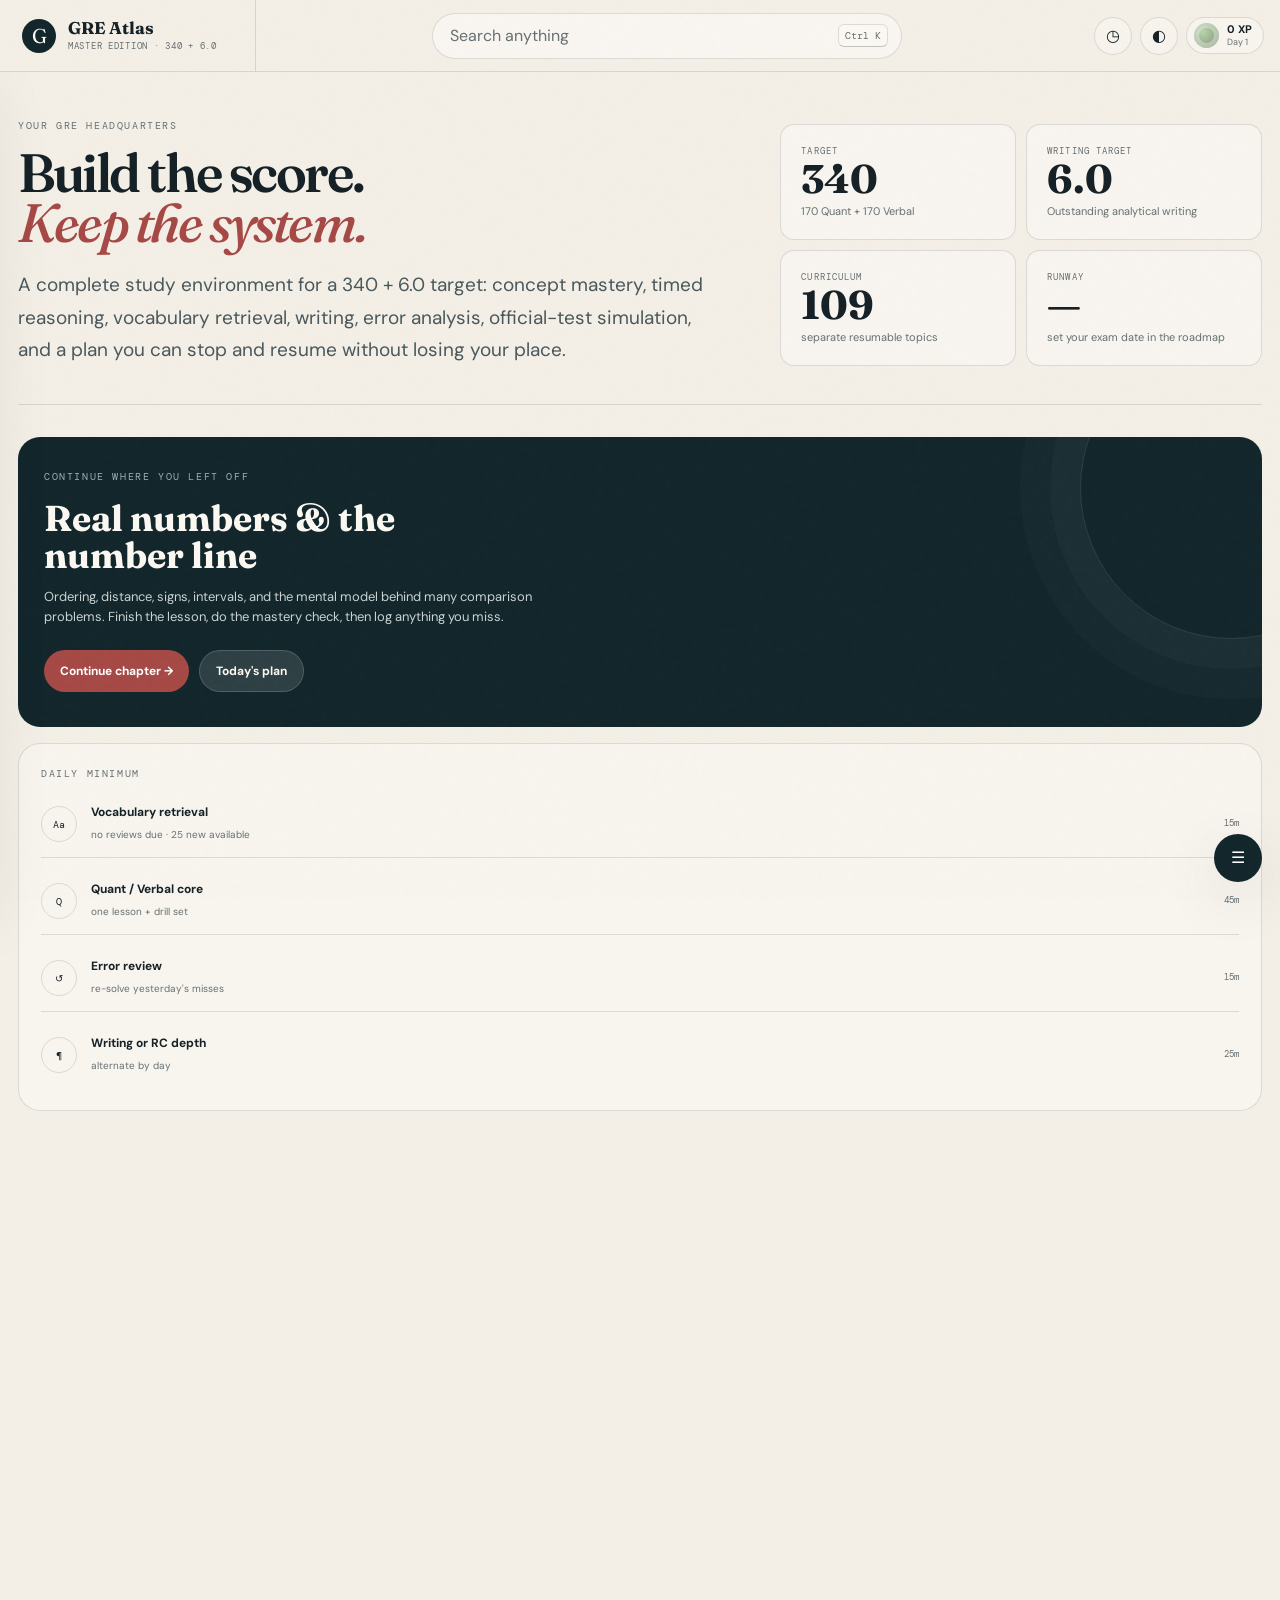
==== commit de2f1a36: "Bulletproof boot: survive blocked storage, corrupt state, and font-CDN failures The live site could " ====
--- a/index.html
+++ b/index.html
@@ -9,7 +9,9 @@
   <title>GRE Atlas Master Edition — 340 + 6.0 Study Studio</title>
   <link rel="preconnect" href="https://fonts.googleapis.com">
   <link rel="preconnect" href="https://fonts.gstatic.com" crossorigin>
-  <link href="https://fonts.googleapis.com/css2?family=DM+Mono:wght@300;400;500&family=DM+Sans:opsz,wght@9..40,400;9..40,500;9..40,600;9..40,700&family=Fraunces:opsz,wght@9..144,500;9..144,600;9..144,700&display=swap" rel="stylesheet">
+  <!-- Non-blocking font load: if fonts.googleapis.com is unreachable, the page must still render immediately -->
+  <link href="https://fonts.googleapis.com/css2?family=DM+Mono:wght@300;400;500&family=DM+Sans:opsz,wght@9..40,400;9..40,500;9..40,600;9..40,700&family=Fraunces:opsz,wght@9..144,500;9..144,600;9..144,700&display=swap" rel="stylesheet" media="print" onload="this.media='all'">
+  <noscript><link href="https://fonts.googleapis.com/css2?family=DM+Mono:wght@300;400;500&family=DM+Sans:opsz,wght@9..40,400;9..40,500;9..40,600;9..40,700&family=Fraunces:opsz,wght@9..144,500;9..144,600;9..144,700&display=swap" rel="stylesheet"></noscript>
   <link rel="stylesheet" href="styles.css" />
   <link rel="manifest" href="manifest.webmanifest" />
 </head>
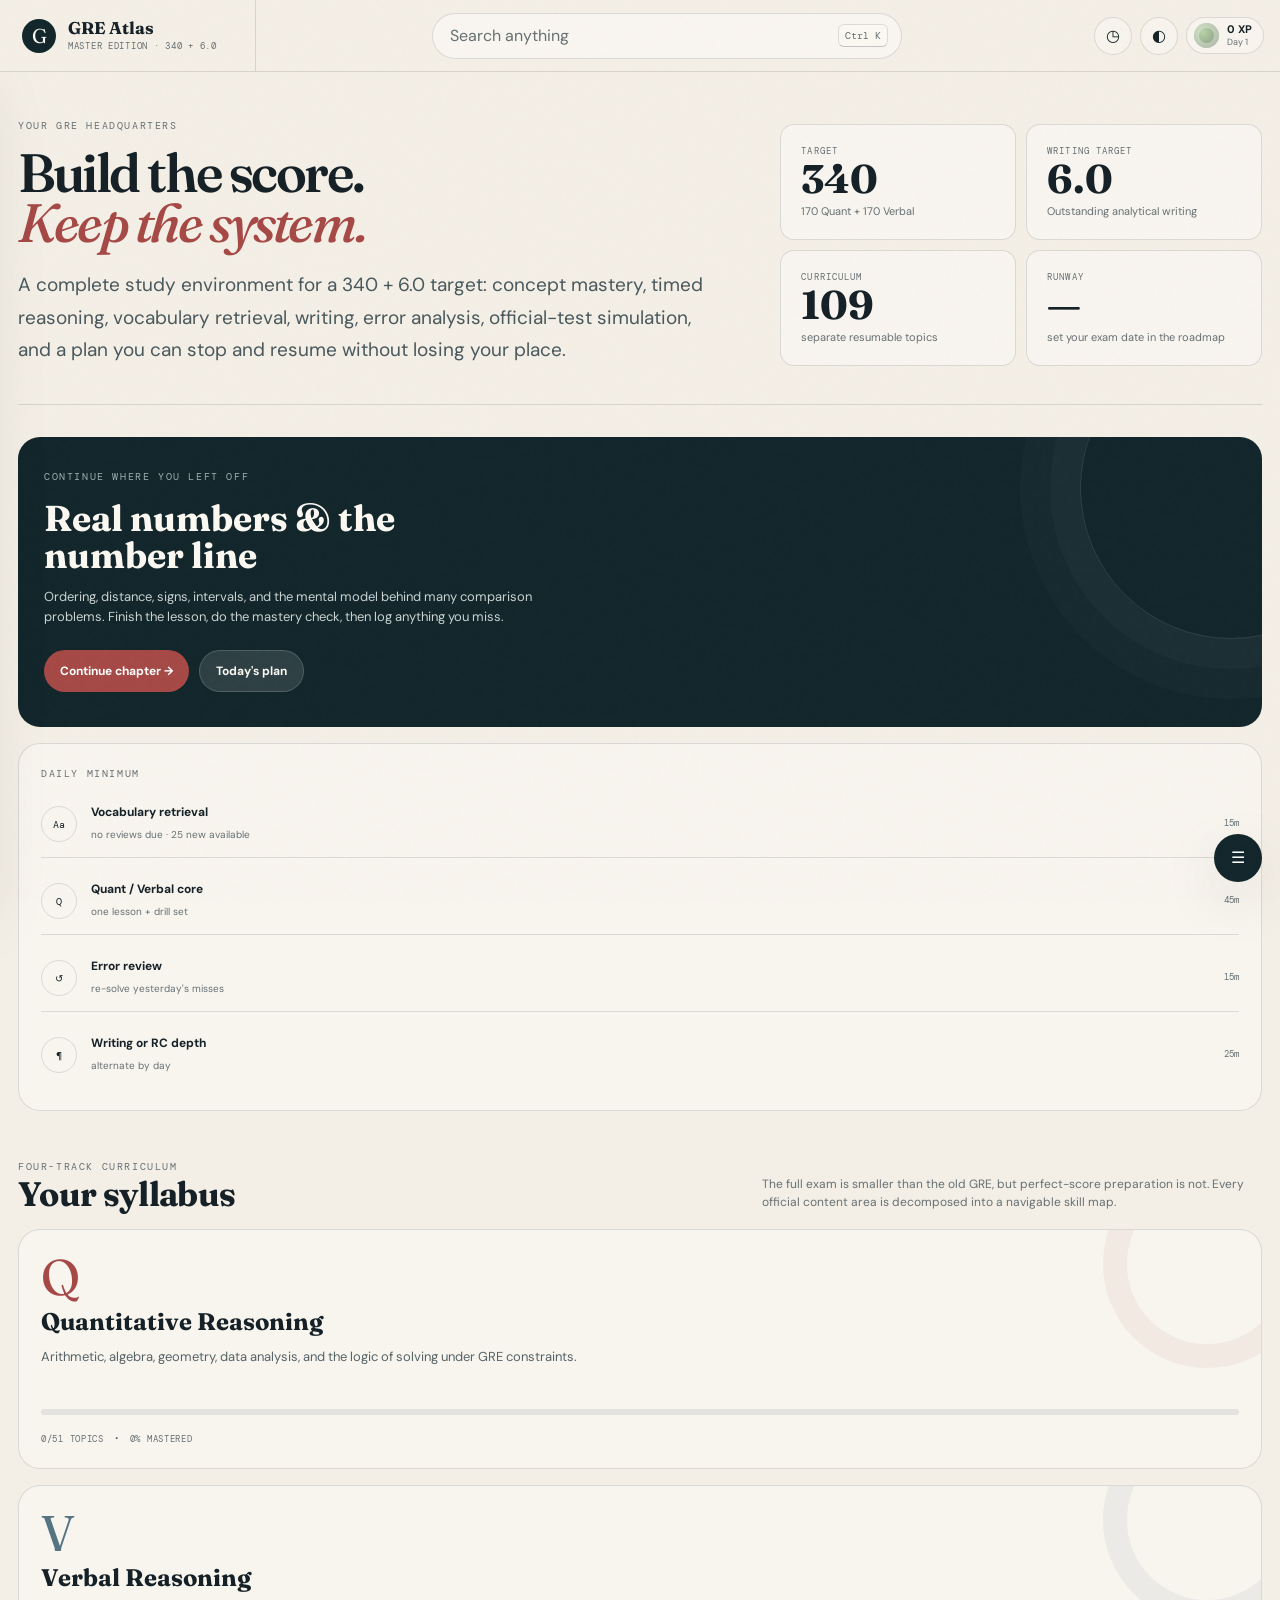
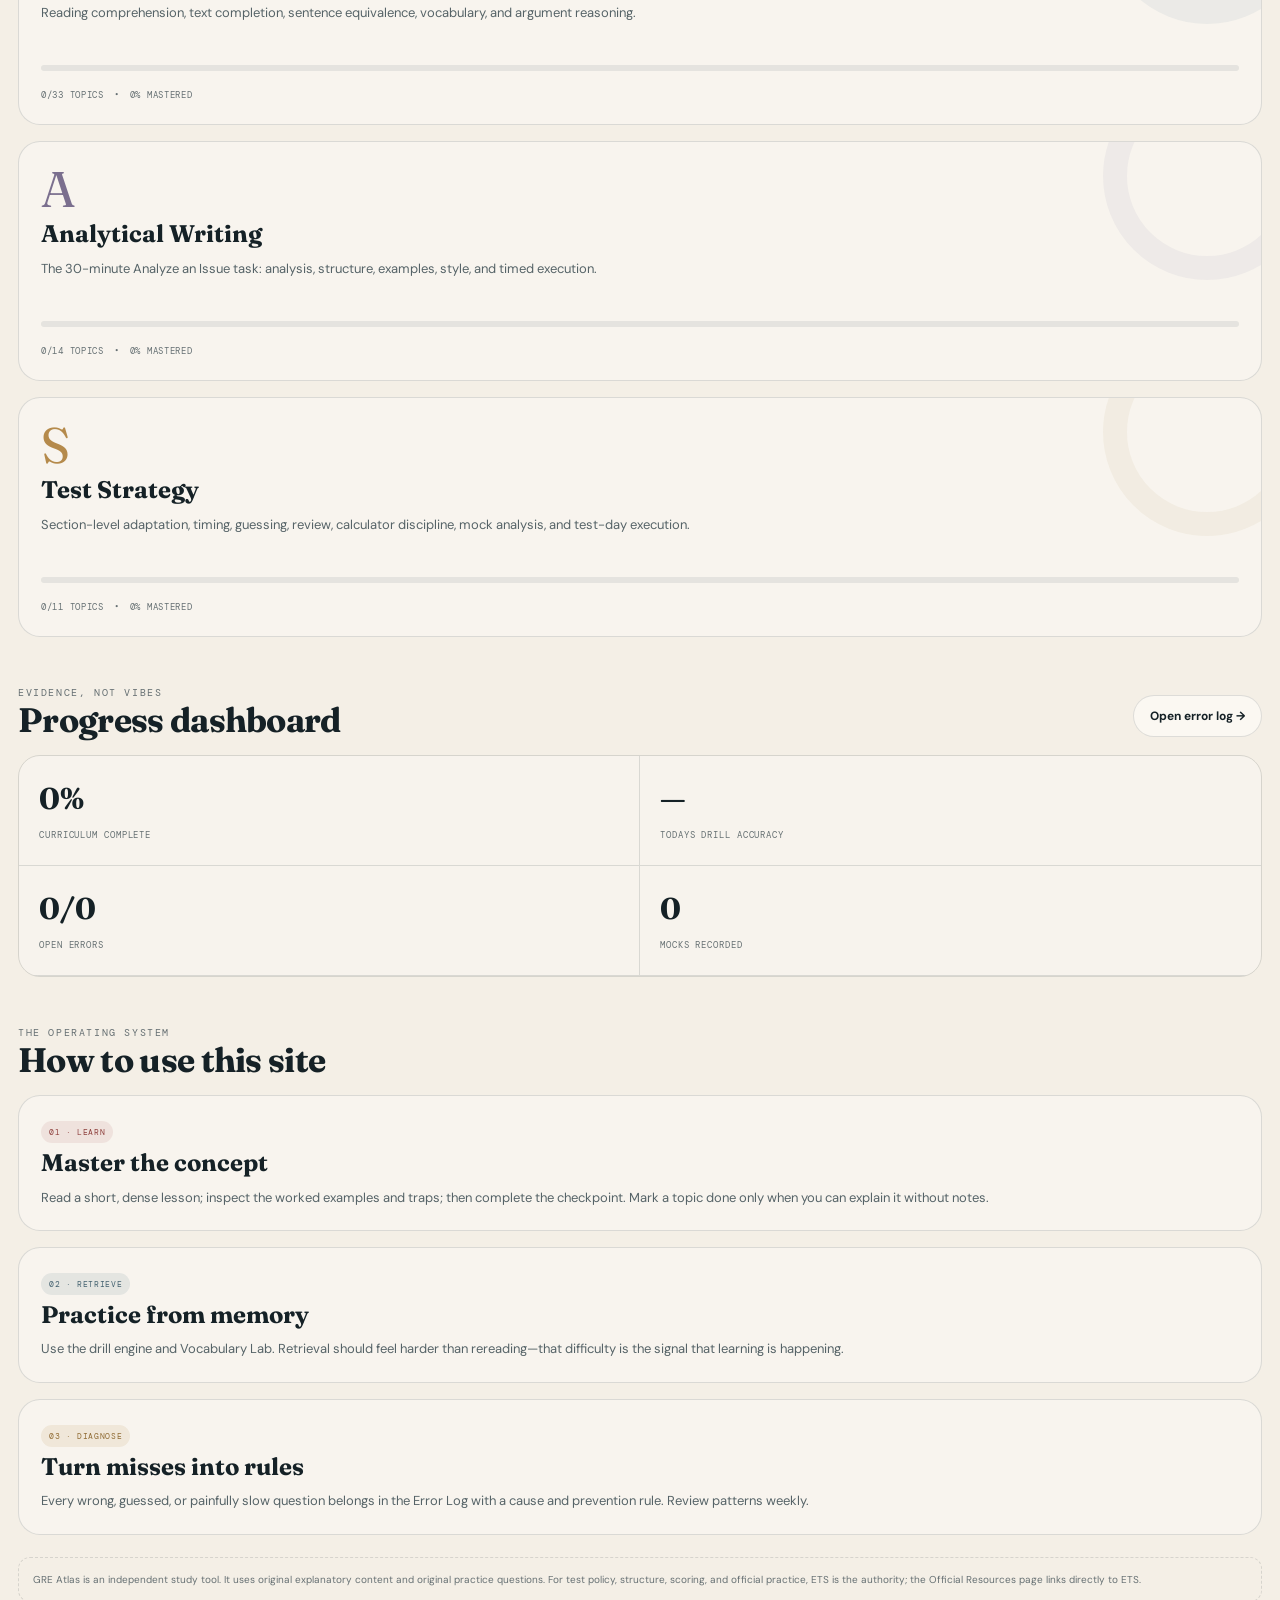
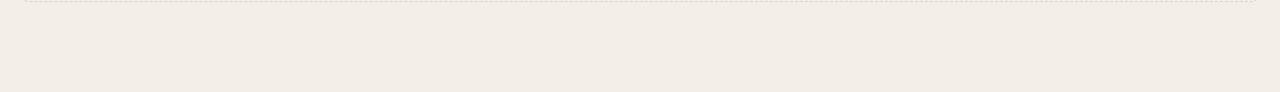
==== commit 09aabeba: "Remove service worker and offline cache entirely; add self-heal cleanup The SW cache layer could ser" ====
--- a/index.html
+++ b/index.html
@@ -13,7 +13,6 @@
   <link href="https://fonts.googleapis.com/css2?family=DM+Mono:wght@300;400;500&family=DM+Sans:opsz,wght@9..40,400;9..40,500;9..40,600;9..40,700&family=Fraunces:opsz,wght@9..144,500;9..144,600;9..144,700&display=swap" rel="stylesheet" media="print" onload="this.media='all'">
   <noscript><link href="https://fonts.googleapis.com/css2?family=DM+Mono:wght@300;400;500&family=DM+Sans:opsz,wght@9..40,400;9..40,500;9..40,600;9..40,700&family=Fraunces:opsz,wght@9..144,500;9..144,600;9..144,700&display=swap" rel="stylesheet"></noscript>
   <link rel="stylesheet" href="styles.css" />
-  <link rel="manifest" href="manifest.webmanifest" />
 </head>
 <body>
   <div class="grain"></div>
@@ -109,9 +108,20 @@
 
   <script src="app.js"></script>
   <script>
-    if ('serviceWorker' in navigator && location.protocol === 'https:') {
-      navigator.serviceWorker.register('sw.js').catch(() => {});
-    }
+    // Self-heal: remove any previously-installed service worker and purge its caches.
+    // The offline cache once served stale app code to returning visitors; this guarantees
+    // everyone runs the live files from now on.
+    (function () {
+      if (!('serviceWorker' in navigator)) return;
+      navigator.serviceWorker.getRegistrations().then(function (regs) {
+        regs.forEach(function (r) { r.unregister(); });
+      }).catch(function () {});
+      if (window.caches && caches.keys) {
+        caches.keys().then(function (keys) {
+          keys.forEach(function (k) { caches.delete(k); });
+        }).catch(function () {});
+      }
+    })();
   </script>
 </body>
 </html>
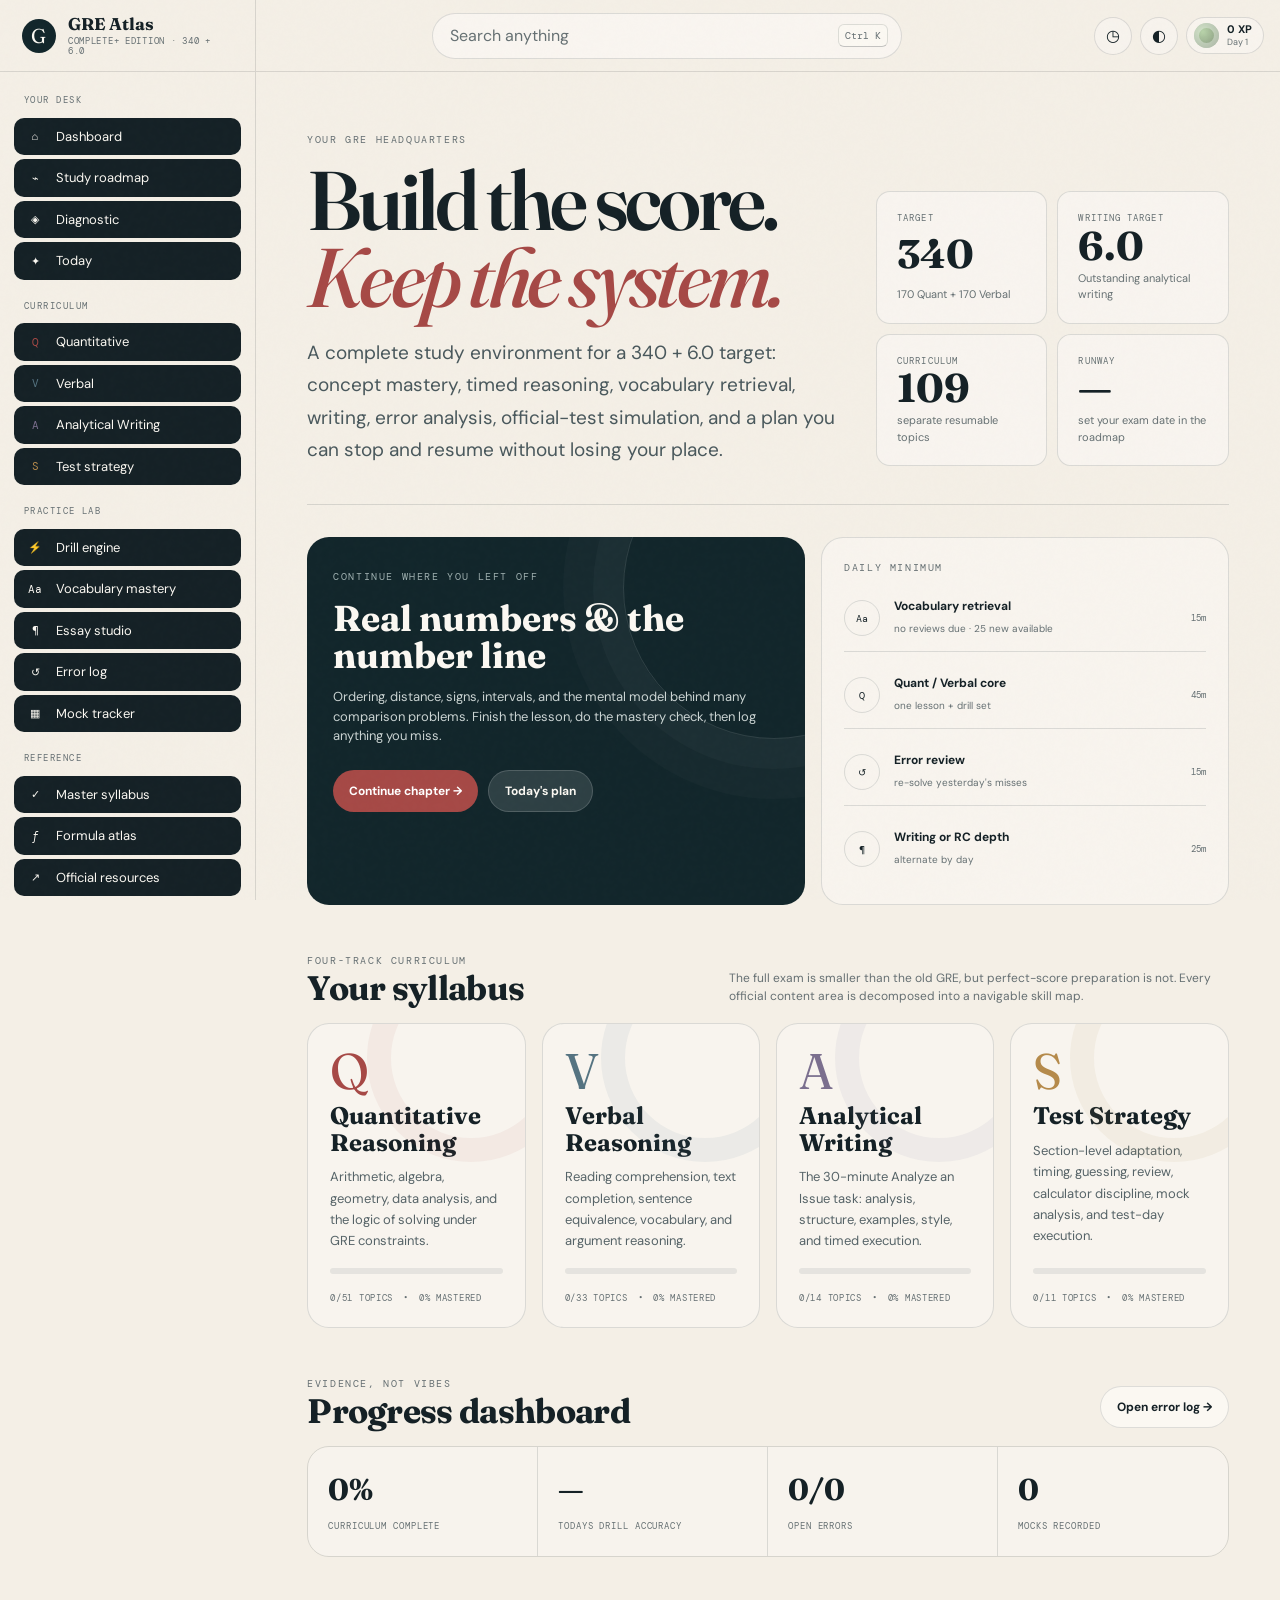
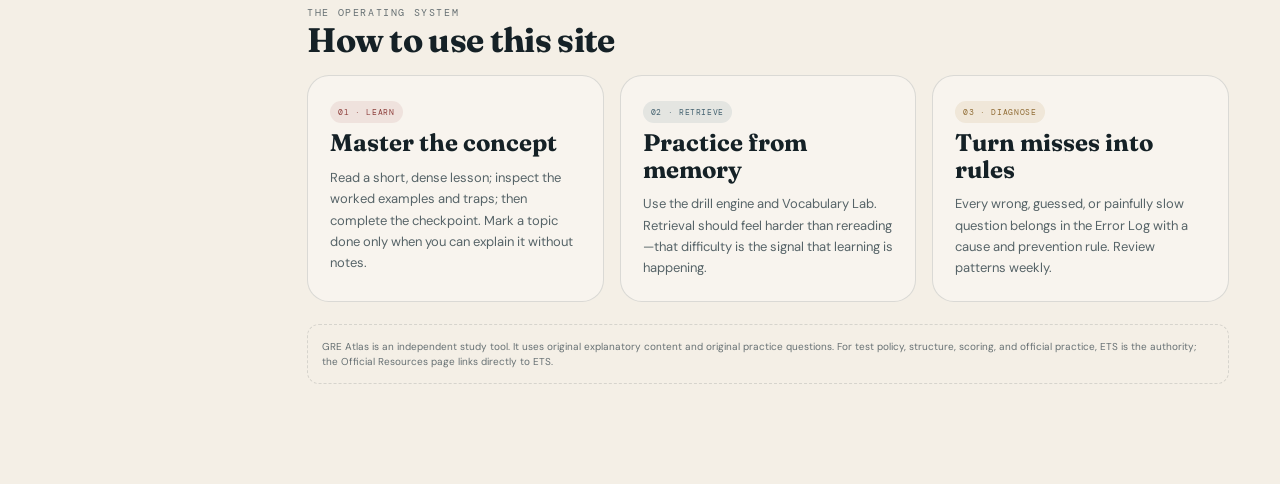
==== commit 5eed2bbe: "Upgrade GRE Atlas with complete tricks and formula system" ====
--- a/index.html
+++ b/index.html
@@ -4,12 +4,10 @@
   <meta charset="utf-8" />
   <meta name="viewport" content="width=device-width, initial-scale=1" />
   <meta name="theme-color" content="#f4efe6" />
-  <link rel="icon" href="data:image/svg+xml,%3Csvg xmlns='http://www.w3.org/2000/svg' viewBox='0 0 64 64'%3E%3Crect width='64' height='64' rx='14' fill='%2312262b'/%3E%3Ctext x='32' y='44' font-family='Georgia,serif' font-size='36' fill='%23fbf8f2' text-anchor='middle'%3EG%3C/text%3E%3C/svg%3E" />
   <meta name="description" content="A comprehensive, interactive GRE General Test study studio for Quantitative Reasoning, Verbal Reasoning, Analytical Writing, vocabulary, timing, diagnostics, error review, and long-term planning." />
-  <title>GRE Atlas Master Edition — 340 + 6.0 Study Studio</title>
+  <title>GRE Atlas Complete+ Edition — 340 + 6.0 Study Studio</title>
   <link rel="preconnect" href="https://fonts.googleapis.com">
   <link rel="preconnect" href="https://fonts.gstatic.com" crossorigin>
-  <!-- Non-blocking font load: if fonts.googleapis.com is unreachable, the page must still render immediately -->
   <link href="https://fonts.googleapis.com/css2?family=DM+Mono:wght@300;400;500&family=DM+Sans:opsz,wght@9..40,400;9..40,500;9..40,600;9..40,700&family=Fraunces:opsz,wght@9..144,500;9..144,600;9..144,700&display=swap" rel="stylesheet" media="print" onload="this.media='all'">
   <noscript><link href="https://fonts.googleapis.com/css2?family=DM+Mono:wght@300;400;500&family=DM+Sans:opsz,wght@9..40,400;9..40,500;9..40,600;9..40,700&family=Fraunces:opsz,wght@9..144,500;9..144,600;9..144,700&display=swap" rel="stylesheet"></noscript>
   <link rel="stylesheet" href="styles.css" />
@@ -21,13 +19,12 @@
   <header class="topbar">
     <button class="brand" data-route="dashboard" aria-label="GRE Atlas home">
       <span class="brand-mark">G</span>
-      <span class="brand-copy"><strong>GRE Atlas</strong><small>Master Edition · 340 + 6.0</small></span>
+      <span class="brand-copy"><strong>GRE Atlas</strong><small>Complete+ Edition · 340 + 6.0</small></span>
     </button>
     <div class="topbar-center">
       <button class="search-trigger" id="searchTrigger" aria-label="Search the curriculum"><span>Search anything</span><kbd>Ctrl K</kbd></button>
     </div>
     <div class="top-actions">
-      <button class="icon-btn mobile-search-btn" id="searchTriggerMobile" title="Search the curriculum" aria-label="Search the curriculum">⌕</button>
       <button class="icon-btn" id="focusBtn" title="Focus timer">◷</button>
       <button class="icon-btn" id="themeBtn" title="Toggle night reading mode">◐</button>
       <button class="profile-chip" data-route="settings"><span id="streakDot" class="status-dot"></span><span><b id="topXp">0 XP</b><small id="topStreak">Day 1</small></span></button>
@@ -55,7 +52,7 @@
       <nav class="nav-section">
         <span class="nav-eyebrow">Practice lab</span>
         <button class="nav-item" data-route="drill"><span>⚡</span> Drill engine</button>
-        <button class="nav-item" data-route="vocab"><span>Aa</span> Vocabulary mastery <span id="dueBadge" class="badge gold" hidden></span></button>
+        <button class="nav-item" data-route="vocab"><span>Aa</span> Vocabulary mastery</button>
         <button class="nav-item" data-route="essay"><span>¶</span> Essay studio</button>
         <button class="nav-item" data-route="errors"><span>↺</span> Error log</button>
         <button class="nav-item" data-route="mocks"><span>▦</span> Mock tracker</button>
@@ -79,7 +76,6 @@
   </div>
 
   <button id="mobileNavBtn" class="mobile-nav-btn" aria-label="Open navigation">☰</button>
-  <div id="sidebarBackdrop" class="sidebar-backdrop" hidden></div>
 
   <div id="searchModal" class="modal-wrap" hidden>
     <div class="modal-backdrop" data-close-modal></div>
@@ -106,20 +102,17 @@
     </section>
   </div>
 
+  <script src="deep-content.js"></script>
+  <script src="topic-toolkit.js"></script>
   <script src="app.js"></script>
   <script>
-    // Self-heal: remove any previously-installed service worker and purge its caches.
-    // The offline cache once served stale app code to returning visitors; this guarantees
-    // everyone runs the live files from now on.
-    (function () {
-      if (!('serviceWorker' in navigator)) return;
-      navigator.serviceWorker.getRegistrations().then(function (regs) {
-        regs.forEach(function (r) { r.unregister(); });
-      }).catch(function () {});
-      if (window.caches && caches.keys) {
-        caches.keys().then(function (keys) {
-          keys.forEach(function (k) { caches.delete(k); });
-        }).catch(function () {});
+    // Remove any legacy service worker/cache from earlier GRE Atlas deployments.
+    (function(){
+      if('serviceWorker' in navigator){
+        navigator.serviceWorker.getRegistrations().then(rs=>rs.forEach(r=>r.unregister())).catch(()=>{});
+      }
+      if(window.caches&&caches.keys){
+        caches.keys().then(keys=>keys.forEach(k=>caches.delete(k))).catch(()=>{});
       }
     })();
   </script>
--- a/styles.css
+++ b/styles.css
@@ -5,21 +5,10 @@
   --serif:"Fraunces",Georgia,serif;--sans:"DM Sans",Arial,sans-serif;--mono:"DM Mono",monospace;
   --sidebar:256px;--topbar:72px;
 }
-[hidden]{display:none!important}:focus-visible{outline:2px solid var(--red);outline-offset:2px;border-radius:4px}.flashcard:focus-visible{outline-offset:4px}
+[hidden]{display:none!important}
 *{box-sizing:border-box}html{scroll-behavior:smooth}body{margin:0;background:var(--paper);color:var(--ink);font-family:var(--sans);line-height:1.5;min-height:100vh}button,input,textarea,select{font:inherit}button{color:inherit}.grain{position:fixed;inset:0;opacity:.12;pointer-events:none;z-index:1000;background-image:url("data:image/svg+xml,%3Csvg viewBox='0 0 180 180' xmlns='http://www.w3.org/2000/svg'%3E%3Cfilter id='n'%3E%3CfeTurbulence type='fractalNoise' baseFrequency='.8' numOctaves='3' stitchTiles='stitch'/%3E%3C/filter%3E%3Crect width='100%25' height='100%25' filter='url(%23n)' opacity='.12'/%3E%3C/svg%3E")}.topbar{height:var(--topbar);position:fixed;top:0;left:0;right:0;z-index:80;display:grid;grid-template-columns:var(--sidebar) 1fr auto;align-items:center;border-bottom:1px solid var(--line);background:rgba(244,239,230,.9);backdrop-filter:blur(18px)}.brand{height:100%;display:flex;align-items:center;gap:12px;padding:0 22px;border:0;border-right:1px solid var(--line);background:transparent;text-align:left;cursor:pointer}.brand-mark{width:34px;height:34px;border-radius:50%;display:grid;place-items:center;background:var(--deep);color:var(--paper-2);font-family:var(--serif);font-size:20px}.brand-copy{display:flex;flex-direction:column;line-height:1.05}.brand-copy strong{font-family:var(--serif);font-size:17px}.brand-copy small{font-family:var(--mono);font-size:9px;letter-spacing:.08em;text-transform:uppercase;color:var(--muted);margin-top:5px}.topbar-center{display:flex;justify-content:center}.search-trigger{width:min(470px,60vw);display:flex;justify-content:space-between;align-items:center;border:1px solid var(--line);background:rgba(255,255,255,.38);border-radius:999px;padding:10px 13px 10px 17px;color:var(--muted);cursor:pointer}.search-trigger:hover{background:rgba(255,255,255,.62)}kbd{font-family:var(--mono);font-size:10px;border:1px solid var(--line);border-bottom-color:rgba(21,33,38,.24);padding:3px 6px;border-radius:6px;background:var(--paper-2)}.top-actions{display:flex;gap:8px;align-items:center;padding:0 16px}.icon-btn{width:38px;height:38px;border:1px solid var(--line);border-radius:50%;background:rgba(255,255,255,.28);cursor:pointer}.icon-btn:hover{transform:translateY(-1px);background:var(--paper-2)}.profile-chip{border:1px solid var(--line);border-radius:999px;background:rgba(255,255,255,.3);display:flex;align-items:center;gap:8px;padding:5px 11px 5px 7px;cursor:pointer}.profile-chip span:last-child{display:flex;flex-direction:column;text-align:left;line-height:1.1}.profile-chip b{font-size:11px}.profile-chip small{font-size:9px;color:var(--muted);margin-top:3px}.status-dot{width:25px;height:25px;border-radius:50%;background:radial-gradient(circle at 35% 35%,#b8d3aa,var(--sage));box-shadow:inset 0 0 0 5px rgba(255,255,255,.35)}.app-shell{display:grid;grid-template-columns:var(--sidebar) 1fr;min-height:100vh;padding-top:var(--topbar)}.sidebar{position:fixed;top:var(--topbar);bottom:0;left:0;width:var(--sidebar);padding:22px 14px 18px;border-right:1px solid var(--line);overflow:auto;background:rgba(244,239,230,.74);z-index:50}.nav-section{display:flex;flex-direction:column;gap:4px;margin-bottom:20px}.nav-eyebrow{font-family:var(--mono);font-size:9px;text-transform:uppercase;letter-spacing:.16em;color:var(--muted);padding:0 10px 6px}.nav-item{border:0;background:transparent;display:flex;align-items:center;gap:10px;border-radius:10px;padding:9px 10px;text-align:left;cursor:pointer;color:#415055;font-size:13px}.nav-item span:first-child{width:22px;text-align:center;font-family:var(--mono);font-size:11px}.nav-item:hover{background:rgba(255,255,255,.43);color:var(--ink)}.nav-item.active{background:var(--ink);color:var(--paper-2)}.nav-item.module-link.quant span:first-child{color:var(--red)}.nav-item.module-link.verbal span:first-child{color:var(--blue)}.nav-item.module-link.writing span:first-child{color:var(--lav)}.nav-item.module-link.strategy span:first-child{color:var(--gold)}.nav-item.active span:first-child{color:inherit}.sidebar-progress{border-top:1px solid var(--line);padding:18px 7px 2px;display:flex;gap:10px;align-items:center}.mini-ring{--p:0deg;width:42px;height:42px;border-radius:50%;display:grid;place-items:center;background:conic-gradient(var(--deep) var(--p),rgba(21,33,38,.1) 0);position:relative}.mini-ring:after{content:"";position:absolute;inset:5px;border-radius:50%;background:var(--paper)}.mini-ring span{position:relative;z-index:1;font-family:var(--mono);font-size:8px}.sidebar-progress>div:last-child{display:flex;flex-direction:column}.sidebar-progress strong{font-size:11px}.sidebar-progress small{font-size:9px;color:var(--muted)}.main{grid-column:2;padding:42px clamp(26px,4vw,68px) 100px;max-width:1540px;width:100%;margin:0 auto}.page{animation:fadeUp .36s ease both}@keyframes fadeUp{from{opacity:0;transform:translateY(8px)}to{opacity:1;transform:none}}.eyebrow{font-family:var(--mono);font-size:10px;text-transform:uppercase;letter-spacing:.16em;color:var(--muted)}.hero{position:relative;border-bottom:1px solid var(--line);padding:12px 0 38px;margin-bottom:32px}.hero-grid{display:grid;grid-template-columns:minmax(0,1.2fr) minmax(330px,.8fr);gap:40px;align-items:end}.hero h1{font-family:var(--serif);font-weight:600;letter-spacing:-.045em;font-size:clamp(48px,6.5vw,96px);line-height:.92;margin:12px 0 22px;max-width:950px}.hero h1 em{font-weight:500;color:var(--red)}.hero p.lead{font-size:clamp(15px,1.5vw,19px);max-width:700px;color:#49585c;line-height:1.7;margin:0}.hero-note{display:grid;grid-template-columns:1fr 1fr;gap:10px}.score-card{padding:20px;border:1px solid var(--line);background:rgba(255,255,255,.35);border-radius:var(--radius-sm);min-height:130px;display:flex;flex-direction:column;justify-content:space-between}.score-card b{font-family:var(--serif);font-size:40px;line-height:1}.score-card small{font-family:var(--mono);font-size:9px;text-transform:uppercase;letter-spacing:.12em;color:var(--muted)}.score-card p{font-size:11px;margin:4px 0 0;color:var(--muted)}.section-title{display:flex;align-items:flex-end;justify-content:space-between;gap:20px;margin:42px 0 18px}.section-title h2{font-family:var(--serif);font-size:34px;line-height:1;margin:0;letter-spacing:-.02em}.section-title p{margin:0;color:var(--muted);font-size:12px;max-width:500px}.grid{display:grid;gap:16px}.grid-4{grid-template-columns:repeat(4,minmax(0,1fr))}.grid-3{grid-template-columns:repeat(3,minmax(0,1fr))}.grid-2{grid-template-columns:repeat(2,minmax(0,1fr))}.card{border:1px solid var(--line);background:rgba(255,255,255,.34);border-radius:var(--radius);padding:22px;position:relative;overflow:hidden}.card.hover{cursor:pointer;transition:.2s ease}.card.hover:hover{transform:translateY(-3px);box-shadow:var(--shadow);background:rgba(255,255,255,.55)}.card h3{font-family:var(--serif);font-size:24px;line-height:1.1;margin:7px 0 10px}.card p{font-size:13px;color:#566367;line-height:1.65;margin:0}.card .meta{display:flex;gap:10px;align-items:center;margin-top:18px;font-family:var(--mono);font-size:9px;color:var(--muted);text-transform:uppercase;letter-spacing:.08em}.module-card{min-height:240px;display:flex;flex-direction:column;justify-content:space-between}.module-card:before{content:"";position:absolute;width:160px;height:160px;border-radius:50%;right:-50px;top:-70px;border:24px solid var(--tint,rgba(0,0,0,.06));opacity:.6}.module-card .big-letter{font-family:var(--serif);font-size:50px;line-height:1;color:var(--accent,var(--ink))}.module-card.quant{--accent:var(--red);--tint:rgba(166,73,70,.10)}.module-card.verbal{--accent:var(--blue);--tint:rgba(85,115,129,.12)}.module-card.writing{--accent:var(--lav);--tint:rgba(123,111,142,.12)}.module-card.strategy{--accent:var(--gold);--tint:rgba(181,138,75,.13)}.progress-line{height:6px;border-radius:999px;background:rgba(21,33,38,.08);overflow:hidden;margin-top:16px}.progress-line span{display:block;height:100%;border-radius:inherit;background:var(--accent,var(--ink));width:var(--progress,0%)}.daily-plan{display:grid;grid-template-columns:1.1fr .9fr;gap:16px}.mission-card{padding:26px;min-height:290px;background:var(--deep);color:var(--paper-2);border-radius:var(--radius);position:relative;overflow:hidden}.mission-card:after{content:"";position:absolute;width:300px;height:300px;border:1px solid rgba(255,255,255,.12);border-radius:50%;right:-120px;top:-100px;box-shadow:0 0 0 30px rgba(255,255,255,.025),0 0 0 60px rgba(255,255,255,.02)}.mission-card h3{font-family:var(--serif);font-size:36px;line-height:1.03;max-width:480px;margin:13px 0 12px}.mission-card p{max-width:550px;color:#cad3d2;font-size:13px}.mission-actions{display:flex;gap:10px;margin-top:24px;position:relative;z-index:2}.primary-btn,.secondary-btn,.pill-btn{border:0;border-radius:999px;padding:11px 16px;font-weight:700;font-size:12px;cursor:pointer}.primary-btn{background:var(--red);color:white}.primary-btn:hover{filter:brightness(1.06);transform:translateY(-1px)}.secondary-btn{background:rgba(255,255,255,.12);color:inherit;border:1px solid rgba(255,255,255,.16)}.secondary-btn.dark{background:var(--ink);color:var(--paper)}.pill-btn{background:var(--paper-2);border:1px solid var(--line)}.agenda-card{display:flex;flex-direction:column;gap:10px}.agenda-row{display:grid;grid-template-columns:38px 1fr auto;align-items:center;gap:12px;padding:12px 0;border-bottom:1px solid var(--line)}.agenda-row:last-child{border-bottom:0}.agenda-icon{width:36px;height:36px;border:1px solid var(--line);border-radius:50%;display:grid;place-items:center;font-family:var(--mono);font-size:10px}.agenda-row strong{display:block;font-size:12px}.agenda-row small{font-size:10px;color:var(--muted)}.agenda-time{font-family:var(--mono);font-size:9px;color:var(--muted)}.stat-strip{display:grid;grid-template-columns:repeat(4,1fr);border:1px solid var(--line);border-radius:var(--radius);overflow:hidden;margin-top:16px}.stat-cell{padding:20px;border-right:1px solid var(--line);background:rgba(255,255,255,.28)}.stat-cell:last-child{border-right:0}.stat-cell b{display:block;font-family:var(--serif);font-size:30px}.stat-cell span{font-family:var(--mono);font-size:9px;color:var(--muted);text-transform:uppercase;letter-spacing:.1em}.route-header{display:flex;justify-content:space-between;align-items:flex-start;gap:26px;border-bottom:1px solid var(--line);padding-bottom:26px;margin-bottom:26px}.route-header h1{font-family:var(--serif);font-size:clamp(42px,5vw,72px);line-height:.95;letter-spacing:-.035em;margin:10px 0 12px}.route-header p{max-width:760px;color:#526064;font-size:15px;line-height:1.7}.route-stamp{border:1px solid var(--line);border-radius:50%;width:110px;height:110px;display:grid;place-items:center;text-align:center;flex:0 0 auto;transform:rotate(4deg)}.route-stamp b{font-family:var(--serif);font-size:30px;line-height:1}.route-stamp small{font-family:var(--mono);font-size:8px;text-transform:uppercase;letter-spacing:.1em;color:var(--muted)}.topic-list{display:grid;grid-template-columns:repeat(2,minmax(0,1fr));gap:10px}.topic-row{display:grid;grid-template-columns:42px 1fr auto;align-items:center;gap:14px;border:1px solid var(--line);background:rgba(255,255,255,.3);border-radius:14px;padding:13px 14px;cursor:pointer}.topic-row:hover{background:var(--paper-2);transform:translateX(2px)}.topic-num{font-family:var(--serif);font-size:22px;color:var(--muted)}.topic-row h4{margin:0;font-size:12px}.topic-row p{margin:3px 0 0;font-size:10px;color:var(--muted)}.topic-status{width:23px;height:23px;border-radius:50%;border:1px solid var(--line);display:grid;place-items:center;font-size:10px}.topic-status.done{background:var(--deep);color:white;border-color:var(--deep)}.lesson-layout{display:grid;grid-template-columns:minmax(0,1fr) 290px;gap:28px}.lesson-main{min-width:0}.lesson-aside{position:sticky;top:94px;align-self:start;display:flex;flex-direction:column;gap:12px}.lesson-hero{padding:4px 0 22px;border-bottom:1px solid var(--line);margin-bottom:24px}.lesson-hero h1{font-family:var(--serif);font-size:clamp(38px,5vw,66px);line-height:.96;letter-spacing:-.035em;margin:10px 0 12px}.lesson-hero p{max-width:780px;font-size:15px;color:#566367;line-height:1.7}.crumbs{display:flex;gap:8px;align-items:center;font-family:var(--mono);font-size:9px;text-transform:uppercase;letter-spacing:.08em;color:var(--muted)}.crumbs button{border:0;background:transparent;padding:0;color:inherit;cursor:pointer}.lesson-section{padding:26px 0;border-bottom:1px solid var(--line)}.lesson-section h2{font-family:var(--serif);font-size:31px;margin:0 0 13px;letter-spacing:-.02em}.lesson-section h3{font-family:var(--serif);font-size:21px;margin:22px 0 8px}.lesson-section p,.lesson-section li{font-size:14px;line-height:1.78;color:#3f4d51}.lesson-section ul,.lesson-section ol{padding-left:20px}.lesson-section li+li{margin-top:7px}.callout{border-left:3px solid var(--accent,var(--red));padding:15px 18px;background:rgba(255,255,255,.35);border-radius:0 14px 14px 0;margin:18px 0}.callout b{display:block;font-size:11px;text-transform:uppercase;letter-spacing:.08em;font-family:var(--mono);margin-bottom:6px;color:var(--accent,var(--red))}.formula{display:inline-block;font-family:var(--mono);background:rgba(18,38,43,.07);padding:2px 6px;border-radius:5px;font-size:.92em}.formula-block{font-family:var(--mono);font-size:clamp(16px,2vw,24px);line-height:1.6;background:var(--deep);color:#f8f4eb;padding:20px;border-radius:16px;margin:16px 0;overflow:auto}.example-box{border:1px solid var(--line);border-radius:16px;padding:19px;background:rgba(255,255,255,.35);margin:15px 0}.example-box .label{font-family:var(--mono);font-size:9px;letter-spacing:.1em;text-transform:uppercase;color:var(--red)}.example-box h4{font-family:var(--serif);font-size:20px;margin:7px 0 9px}.solution{margin-top:12px;padding-top:12px;border-top:1px dashed var(--line)}.step{display:grid;grid-template-columns:27px 1fr;gap:10px;margin:9px 0}.step-num{width:24px;height:24px;border-radius:50%;display:grid;place-items:center;border:1px solid var(--line);font-family:var(--mono);font-size:8px}.trap-grid{display:grid;grid-template-columns:repeat(2,1fr);gap:10px}.trap{border:1px solid rgba(166,73,70,.22);background:rgba(166,73,70,.05);border-radius:14px;padding:15px}.trap strong{font-size:12px}.trap p{font-size:11px;line-height:1.55;margin:6px 0 0}.aside-card{border:1px solid var(--line);border-radius:16px;background:rgba(255,255,255,.35);padding:16px}.aside-card h4{font-family:var(--serif);font-size:18px;margin:0 0 9px}.aside-card p{font-size:11px;line-height:1.55;color:var(--muted)}.mastery-check{display:flex;flex-direction:column;gap:8px}.mastery-check label{display:flex;gap:8px;align-items:flex-start;font-size:11px;color:#475559}.mastery-check input{margin-top:3px}.complete-btn{width:100%;padding:11px;border-radius:12px;border:0;background:var(--deep);color:white;font-weight:700;cursor:pointer}.complete-btn.done{background:var(--sage)}.next-prev{display:grid;grid-template-columns:1fr 1fr;gap:10px;margin-top:14px}.next-prev button{border:1px solid var(--line);background:rgba(255,255,255,.3);border-radius:12px;padding:10px;font-size:10px;cursor:pointer}.note-box textarea{width:100%;min-height:120px;border:1px solid var(--line);background:rgba(255,255,255,.35);border-radius:12px;padding:11px;resize:vertical;color:var(--ink);font-size:11px}.visual{border:1px solid var(--line);border-radius:18px;background:var(--paper-2);padding:18px;margin:18px 0;overflow:hidden}.visual svg{width:100%;height:auto;display:block}.quiz-card{border:1px solid var(--line);border-radius:18px;background:rgba(255,255,255,.38);padding:20px;margin:16px 0}.quiz-card .q{font-family:var(--serif);font-size:20px;line-height:1.35;margin-bottom:13px}.choices{display:grid;gap:8px}.choice{border:1px solid var(--line);background:transparent;border-radius:12px;padding:10px 12px;text-align:left;cursor:pointer}.choice:hover{background:var(--paper-2)}.choice.correct{border-color:rgba(82,125,79,.6);background:rgba(82,125,79,.1)}.choice.wrong{border-color:rgba(166,73,70,.5);background:rgba(166,73,70,.08)}.explanation{display:none;margin-top:12px;border-top:1px dashed var(--line);padding-top:12px;font-size:12px;color:#4d5a5e}.explanation.show{display:block}.planner{display:grid;grid-template-columns:330px 1fr;gap:18px}.planner-form{position:sticky;top:96px;align-self:start}.field{display:flex;flex-direction:column;gap:6px;margin:13px 0}.field label{font-size:10px;font-family:var(--mono);text-transform:uppercase;letter-spacing:.08em;color:var(--muted)}.field input,.field select{width:100%;border:1px solid var(--line);background:var(--paper-2);border-radius:11px;padding:10px}.phase{display:grid;grid-template-columns:80px 1fr;gap:15px;padding:16px 0;border-bottom:1px solid var(--line)}.phase-num{font-family:var(--serif);font-size:42px;color:var(--muted);line-height:1}.phase h3{margin:0 0 5px;font-family:var(--serif);font-size:23px}.phase p{font-size:12px;color:var(--muted);margin:0}.phase-tags{display:flex;flex-wrap:wrap;gap:6px;margin-top:9px}.tag{font-family:var(--mono);font-size:8px;text-transform:uppercase;letter-spacing:.06em;border:1px solid var(--line);border-radius:999px;padding:4px 7px}.diagnostic-board{display:grid;grid-template-columns:minmax(0,1fr) 300px;gap:18px}.diagnostic-question{min-height:360px}.diag-progress{height:5px;background:rgba(21,33,38,.09);border-radius:999px;overflow:hidden}.diag-progress span{display:block;height:100%;background:var(--deep);transition:.25s}.diag-options{display:grid;gap:9px;margin-top:20px}.diag-option{padding:12px 13px;border:1px solid var(--line);border-radius:12px;background:rgba(255,255,255,.33);text-align:left;cursor:pointer}.diag-option:hover{background:var(--paper-2)}.diag-side-score{display:grid;grid-template-columns:1fr 1fr;gap:8px}.tiny-stat{padding:12px;border:1px solid var(--line);border-radius:12px}.tiny-stat b{font-family:var(--serif);font-size:25px}.tiny-stat span{display:block;font-family:var(--mono);font-size:8px;color:var(--muted);text-transform:uppercase}.drill-toolbar{display:flex;flex-wrap:wrap;gap:9px;align-items:end;margin-bottom:16px}.drill-toolbar .field{margin:0;min-width:150px}.drill-stage{min-height:420px}.numeric-entry{width:190px;border:1px solid var(--line);background:var(--paper-2);border-radius:12px;padding:11px;margin:10px 0}.answer-row{display:flex;gap:10px;align-items:center;margin-top:18px}.feedback{padding:15px;border-radius:14px;margin-top:15px;font-size:12px;line-height:1.65}.feedback.good{background:rgba(82,125,79,.1);border:1px solid rgba(82,125,79,.25)}.feedback.bad{background:rgba(166,73,70,.08);border:1px solid rgba(166,73,70,.23)}.vocab-layout{display:grid;grid-template-columns:minmax(0,1fr) 320px;gap:18px}.flashcard{min-height:390px;border-radius:26px;background:var(--deep);color:white;padding:34px;display:flex;flex-direction:column;justify-content:space-between;cursor:pointer;position:relative;overflow:hidden}.flashcard:after{content:"";position:absolute;width:250px;height:250px;border:1px solid rgba(255,255,255,.12);border-radius:50%;right:-70px;bottom:-90px;box-shadow:0 0 0 35px rgba(255,255,255,.025)}.flashcard .word{font-family:var(--serif);font-size:clamp(48px,7vw,82px);line-height:.93;letter-spacing:-.04em}.flashcard .pos{font-family:var(--mono);font-size:9px;text-transform:uppercase;letter-spacing:.12em;color:#aebbbb}.flashcard .definition{font-size:20px;line-height:1.4;max-width:680px}.flashcard .synonyms{font-size:11px;color:#bfcbca}.rating-row{display:grid;grid-template-columns:repeat(4,1fr);gap:8px;margin-top:10px}.rating-row button{border:1px solid var(--line);background:rgba(255,255,255,.3);border-radius:12px;padding:10px 5px;cursor:pointer;font-size:10px}.vocab-stats{display:grid;grid-template-columns:repeat(2,1fr);gap:8px}.vocab-search{width:100%;border:1px solid var(--line);background:var(--paper-2);border-radius:12px;padding:10px}.word-list{max-height:540px;overflow:auto;margin-top:10px}.word-row{display:flex;justify-content:space-between;gap:10px;border-bottom:1px solid var(--line);padding:9px 2px;font-size:11px}.essay-layout{display:grid;grid-template-columns:minmax(0,1fr) 320px;gap:18px}.essay-editor{width:100%;min-height:560px;border:1px solid var(--line);border-radius:18px;background:#fffdf8;padding:26px;font-family:Georgia,serif;font-size:15px;line-height:1.8;resize:vertical}.essay-toolbar{display:flex;justify-content:space-between;gap:12px;align-items:center;margin:10px 0}.timer-badge{font-family:var(--mono);font-size:12px;border:1px solid var(--line);border-radius:999px;padding:7px 12px}.rubric-row{display:grid;grid-template-columns:26px 1fr;gap:10px;padding:10px 0;border-bottom:1px solid var(--line)}.rubric-row b{font-family:var(--serif);font-size:20px}.rubric-row p{font-size:10px;margin:0;color:var(--muted)}.error-form{display:grid;grid-template-columns:1fr 180px 160px auto;gap:8px}.error-form input,.error-form select{border:1px solid var(--line);background:var(--paper-2);border-radius:10px;padding:9px}.error-table{width:100%;border-collapse:collapse;margin-top:15px}.error-table th,.error-table td{border-bottom:1px solid var(--line);padding:10px 8px;text-align:left;font-size:10px;vertical-align:top}.error-table th{font-family:var(--mono);text-transform:uppercase;letter-spacing:.08em;color:var(--muted);font-weight:400}.mock-row{display:grid;grid-template-columns:1.2fr repeat(4,.7fr) auto;gap:8px;align-items:center;padding:12px;border-bottom:1px solid var(--line)}.mock-row input{width:100%;border:1px solid var(--line);background:var(--paper-2);border-radius:9px;padding:8px}.formula-grid{columns:3 280px;column-gap:14px}.formula-card{break-inside:avoid;border:1px solid var(--line);border-radius:16px;background:rgba(255,255,255,.34);padding:16px;margin:0 0 14px}.formula-card h3{font-family:var(--serif);font-size:20px;margin:0 0 9px}.formula-card ul{padding-left:18px}.formula-card li{font-size:11px;line-height:1.65}.resource-card a{color:inherit;text-underline-offset:3px}.source-note{padding:14px;border:1px dashed var(--line);border-radius:12px;font-size:10px;color:var(--muted)}.timeline{position:relative;padding-left:24px}.timeline:before{content:"";position:absolute;left:5px;top:5px;bottom:5px;width:1px;background:var(--line)}.timeline-item{position:relative;padding:0 0 22px 15px}.timeline-item:before{content:"";position:absolute;left:-23px;top:6px;width:9px;height:9px;border-radius:50%;background:var(--paper);border:2px solid var(--deep)}.timeline-item h3{font-family:var(--serif);font-size:22px;margin:0 0 5px}.timeline-item p{font-size:12px;color:var(--muted);margin:0}.modal-wrap{position:fixed;inset:0;z-index:500;display:grid;place-items:start center;padding-top:11vh}.modal-backdrop{position:absolute;inset:0;background:rgba(14,24,27,.48);backdrop-filter:blur(8px)}.command-modal,.focus-modal{position:relative;z-index:2;width:min(680px,92vw);max-height:74vh;border:1px solid rgba(255,255,255,.25);background:var(--paper-2);border-radius:20px;box-shadow:0 30px 100px rgba(0,0,0,.25);overflow:hidden}.command-input{display:grid;grid-template-columns:auto 1fr auto;gap:10px;align-items:center;padding:14px 16px;border-bottom:1px solid var(--line)}.command-input input{border:0;outline:0;background:transparent;font-size:16px}.command-results{max-height:58vh;overflow:auto;padding:8px}.search-result{padding:11px 12px;border-radius:11px;display:flex;justify-content:space-between;gap:20px;cursor:pointer}.search-result:hover{background:rgba(21,33,38,.06)}.search-result strong{font-size:12px}.search-result small{font-size:9px;color:var(--muted)}.focus-modal{width:min(460px,92vw);padding:30px;text-align:center}.modal-close{position:absolute;top:14px;right:14px;width:34px;height:34px;border:1px solid var(--line);border-radius:50%;background:rgba(255,255,255,.45);display:grid;place-items:center;cursor:pointer;font-size:20px;line-height:1;z-index:4}.modal-close:hover{background:var(--paper);transform:translateY(-1px)}.focus-orbit{width:200px;height:200px;border-radius:50%;border:1px solid var(--line);display:grid;place-items:center;margin:0 auto 22px;position:relative}.focus-orbit:before,.focus-orbit:after{content:"";position:absolute;border:1px solid var(--line);border-radius:50%}.focus-orbit:before{inset:13px}.focus-orbit:after{inset:28px}.focus-orbit span{font-family:var(--serif);font-size:48px;z-index:2;line-height:1}.focus-orbit small{position:absolute;bottom:50px;z-index:2;font-family:var(--mono);font-size:8px;letter-spacing:.15em}.focus-modal h2{font-family:var(--serif);font-size:30px;margin:0 0 6px}.focus-modal p{font-size:12px;color:var(--muted)}.focus-controls,.focus-presets{display:flex;justify-content:center;gap:8px;margin-top:15px}.focus-presets button{border:1px solid var(--line);background:transparent;border-radius:999px;padding:6px 10px;font-size:9px;cursor:pointer}.toast{position:fixed;right:22px;bottom:22px;z-index:1000;background:var(--deep);color:white;border-radius:12px;padding:11px 14px;font-size:11px;box-shadow:var(--shadow);opacity:0;transform:translateY(8px);pointer-events:none;transition:.2s}.toast.show{opacity:1;transform:none}.mobile-nav-btn{display:none}.empty-state{border:1px dashed var(--line);border-radius:16px;padding:30px;text-align:center;color:var(--muted)}.empty-state h3{font-family:var(--serif);color:var(--ink)}.badge{display:inline-flex;align-items:center;gap:5px;border-radius:999px;padding:5px 8px;font-family:var(--mono);font-size:8px;text-transform:uppercase;letter-spacing:.08em;background:rgba(21,33,38,.07)}.badge.red{background:rgba(166,73,70,.1);color:#8d3f3c}.badge.blue{background:rgba(85,115,129,.12);color:#44626f}.badge.gold{background:rgba(181,138,75,.13);color:#906c35}.badge.green{background:rgba(82,125,79,.11);color:#50794f}.split-note{display:grid;grid-template-columns:110px 1fr;gap:17px;border-top:1px solid var(--line);padding:15px 0}.split-note strong{font-family:var(--mono);font-size:9px;text-transform:uppercase;letter-spacing:.08em;color:var(--muted)}.split-note div{font-size:12px;line-height:1.7}.quote{font-family:var(--serif);font-size:26px;line-height:1.35;border-left:1px solid var(--ink);padding-left:20px;margin:25px 0}.checklist{display:grid;gap:7px}.checkline{display:flex;gap:9px;font-size:12px;align-items:flex-start}.checkline:before{content:"✓";width:19px;height:19px;border-radius:50%;border:1px solid var(--line);display:grid;place-items:center;flex:0 0 auto;font-size:9px;margin-top:1px}.pill-row{display:flex;flex-wrap:wrap;gap:7px}.route-footer{display:flex;justify-content:space-between;gap:10px;margin-top:30px;padding-top:20px;border-top:1px solid var(--line)}.route-footer button{border:1px solid var(--line);background:rgba(255,255,255,.32);border-radius:12px;padding:11px 14px;font-size:11px;cursor:pointer}.roadmap-scale{display:grid;grid-template-columns:repeat(5,1fr);gap:8px}.scale-step{min-height:150px;border-radius:16px;padding:16px;border:1px solid var(--line);background:rgba(255,255,255,.3);display:flex;flex-direction:column;justify-content:space-between}.scale-step b{font-family:var(--serif);font-size:32px}.scale-step small{font-size:9px;color:var(--muted);font-family:var(--mono)}.night{--paper:#172126;--paper-2:#1d2a30;--ink:#edf0ea;--muted:#9ba9ab;--line:rgba(232,240,236,.12);--deep:#0f181c;--red:#d27b75;--sage:#9cac91;--gold:#d3aa69;--blue:#84a7b5;--lav:#a79aba;background:var(--paper);color:var(--ink)}.night .topbar,.night .sidebar{background:rgba(23,33,38,.88)}.night .lesson-section p,.night .lesson-section li,.night .hero p.lead,.night .route-header p,.night .card p{color:#b2c0c1}.night .flashcard{background:#0f181c}.night .essay-editor{background:#182228;color:#eef2ed}.night .status-dot{background:radial-gradient(circle at 35% 35%,#bad0ac,#708367)}
-/* Night-mode form controls: inherit theme text/background so fields stay readable */
-.night input,.night textarea,.night select{background:#22313a;color:var(--ink);border-color:rgba(232,240,236,.2)}
-.night select option{background:#1d2a30;color:var(--ink)}
-.night .choice,.night .diag-option,.night .rating-row button,.night .next-prev button,.night .route-footer button,.night .focus-presets button,.night .vocab-subnav button,.night .word-chip,.night .pill-btn{background:rgba(255,255,255,.07);color:var(--ink)}
-.night .primary-btn{color:#fff}
-/* Multi-select answer feedback */
-.choice.selected,.diag-option.selected{border-color:var(--blue);background:rgba(85,115,129,.16);box-shadow:inset 0 0 0 1px var(--blue)}
-/* Touch ergonomics */
-@media(pointer:coarse){.icon-btn,.rating-row button,.focus-presets button,.modal-close{min-width:44px;min-height:44px}}
-@supports(padding:max(0px)){.topbar{padding-left:env(safe-area-inset-left)}.top-actions{padding-right:max(16px,env(safe-area-inset-right))}.mobile-nav-btn{bottom:max(18px,env(safe-area-inset-bottom))}.toast{bottom:max(22px,env(safe-area-inset-bottom));right:max(22px,env(safe-area-inset-right))}}
 @media(max-width:1150px){.grid-4{grid-template-columns:repeat(2,1fr)}.grid-3{grid-template-columns:repeat(2,1fr)}.hero-grid{grid-template-columns:1fr}.lesson-layout,.vocab-layout,.essay-layout{grid-template-columns:1fr}.lesson-aside{position:static;display:grid;grid-template-columns:repeat(2,1fr)}.planner{grid-template-columns:1fr}.planner-form{position:static}.formula-grid{columns:2 280px}.diagnostic-board{grid-template-columns:1fr}.topbar{grid-template-columns:var(--sidebar) 1fr auto}.topbar-center{padding:0 12px}}
-.sidebar-backdrop{position:fixed;inset:0;z-index:40;background:rgba(14,24,27,.42);backdrop-filter:blur(2px)}@media(min-width:821px){.sidebar-backdrop{display:none}}
-.mobile-search-btn{font-size:19px;display:none}@media(max-width:820px){.mobile-search-btn{display:grid;place-items:center}}.app-shell{display:block}.sidebar{transform:translateX(-105%);transition:.22s ease;box-shadow:var(--shadow)}.sidebar.open{transform:none}.main{padding:28px 18px 90px}.mobile-nav-btn{display:block;position:fixed;z-index:120;right:18px;bottom:18px;width:48px;height:48px;border:0;border-radius:50%;background:var(--deep);color:white;box-shadow:var(--shadow)}.hero h1{font-size:54px}.hero-note,.grid-4,.grid-3,.grid-2,.daily-plan,.topic-list,.trap-grid{grid-template-columns:1fr}.stat-strip{grid-template-columns:1fr 1fr}.stat-cell:nth-child(2){border-right:0}.stat-cell{border-bottom:1px solid var(--line)}.route-stamp{width:80px;height:80px}.route-stamp b{font-size:23px}.lesson-aside{grid-template-columns:1fr}.roadmap-scale{grid-template-columns:1fr}.error-form{grid-template-columns:1fr}.mock-row{grid-template-columns:1fr 1fr}.formula-grid{columns:1}.route-header{flex-direction:column}.score-card{min-height:105px}.hero-note{display:grid;grid-template-columns:1fr 1fr}.essay-editor{min-height:470px}}
+@media(max-width:820px){:root{--topbar:64px}.topbar{grid-template-columns:1fr auto}.brand{border-right:0}.topbar-center{display:none}.profile-chip{display:none}.app-shell{display:block}.sidebar{transform:translateX(-105%);transition:.22s ease;box-shadow:var(--shadow)}.sidebar.open{transform:none}.main{padding:28px 18px 90px}.mobile-nav-btn{display:block;position:fixed;z-index:120;right:18px;bottom:18px;width:48px;height:48px;border:0;border-radius:50%;background:var(--deep);color:white;box-shadow:var(--shadow)}.hero h1{font-size:54px}.hero-note,.grid-4,.grid-3,.grid-2,.daily-plan,.topic-list,.trap-grid{grid-template-columns:1fr}.stat-strip{grid-template-columns:1fr 1fr}.stat-cell:nth-child(2){border-right:0}.stat-cell{border-bottom:1px solid var(--line)}.route-stamp{width:80px;height:80px}.route-stamp b{font-size:23px}.lesson-aside{grid-template-columns:1fr}.roadmap-scale{grid-template-columns:1fr}.error-form{grid-template-columns:1fr}.mock-row{grid-template-columns:1fr 1fr}.formula-grid{columns:1}.route-header{flex-direction:column}.score-card{min-height:105px}.hero-note{display:grid;grid-template-columns:1fr 1fr}.essay-editor{min-height:470px}}
 @media(max-width:520px){.brand-copy small{display:none}.top-actions{padding-right:8px}.hero-note{grid-template-columns:1fr}.stat-strip{grid-template-columns:1fr}.stat-cell{border-right:0}.module-card{min-height:210px}.lesson-hero h1,.route-header h1{font-size:44px}.rating-row{grid-template-columns:1fr 1fr}.mock-row{grid-template-columns:1fr}.split-note{grid-template-columns:1fr}.hero h1{font-size:46px}.main{padding-left:14px;padding-right:14px}}
 
 /* =========================================================
@@ -34,5 +23,55 @@
 .trap-grid{display:grid;gap:8px}.trap-row{display:grid;grid-template-columns:minmax(145px,.7fr) 1fr 1.35fr;gap:16px;align-items:start;border:1px solid var(--line);border-radius:16px;padding:15px 17px;background:var(--paper)}.trap-row>div:first-child{display:flex;align-items:baseline;gap:10px}.trap-row h3{font-family:var(--serif);font-size:21px;margin:0}.trap-row small{font-family:var(--mono);font-size:8px;text-transform:uppercase;letter-spacing:.08em;color:var(--muted)}.trap-row p{font-size:11px;margin:4px 0 0}.trap-number{font-family:var(--mono);font-size:8px;color:var(--muted)}
 .root-table{border:1px solid var(--line);border-radius:18px;overflow:hidden}.root-head,.root-row{display:grid;grid-template-columns:.65fr .9fr 2fr;gap:18px;padding:12px 16px}.root-head{font-family:var(--mono);font-size:8px;text-transform:uppercase;letter-spacing:.08em;background:var(--ink);color:var(--paper)}.root-row{border-top:1px solid var(--line);font-size:11px;align-items:start;background:var(--paper)}.root-row b{font-family:var(--mono)}
 .vault-results{display:grid;grid-template-columns:repeat(2,minmax(0,1fr));gap:7px}.vault-word{display:flex;align-items:center;justify-content:space-between;gap:10px;border:1px solid var(--line);border-radius:11px;padding:9px 11px;font-size:11px}.vault-word b{font-family:var(--serif);font-size:17px}
-.coverage-grid{display:grid;grid-template-columns:repeat(2,minmax(0,1fr));gap:13px}.coverage-card{padding:0!important;overflow:hidden}.coverage-head{display:flex;justify-content:space-between;align-items:center;gap:12px;padding:18px 19px 14px;border-bottom:1px solid var(--line)}.coverage-head h3{font-family:var(--serif);font-size:24px;margin:4px 0}.coverage-list{overflow:auto}.coverage-row{display:grid;grid-template-columns:24px minmax(0,1fr);gap:10px;padding:13px 18px;border-top:1px solid var(--line)}.coverage-row:first-of-type{border-top:0}.coverage-check{height:19px;width:19px;border-radius:50%;display:grid;place-items:center;background:rgba(53,139,104,.12);color:#2c7659;font-size:10px}.coverage-links{display:flex;flex-wrap:wrap;gap:5px;margin-top:7px}.text-link{border:0;background:transparent;color:var(--accent);font-size:9px;padding:0;cursor:pointer;text-decoration:underline;text-underline-offset:3px}
+.coverage-grid{display:grid;grid-template-columns:repeat(2,minmax(0,1fr));gap:13px}.coverage-card{padding:0!important;overflow:hidden}.coverage-card>header{padding:18px 19px 14px;border-bottom:1px solid var(--line)}.coverage-card>header h3{font-family:var(--serif);font-size:24px;margin:4px 0}.coverage-row{display:grid;grid-template-columns:24px minmax(0,1fr);gap:10px;padding:13px 18px;border-top:1px solid var(--line)}.coverage-row:first-of-type{border-top:0}.coverage-check{height:19px;width:19px;border-radius:50%;display:grid;place-items:center;background:rgba(53,139,104,.12);color:#2c7659;font-size:10px}.coverage-links{display:flex;flex-wrap:wrap;gap:5px;margin-top:7px}.text-link{border:0;background:transparent;color:var(--accent);font-size:9px;padding:0;cursor:pointer;text-decoration:underline;text-underline-offset:3px}
 @media(max-width:1050px){.tier-grid{grid-template-columns:repeat(2,minmax(0,1fr))}.group-grid{grid-template-columns:repeat(2,minmax(0,1fr))}.coverage-grid{grid-template-columns:1fr}}@media(max-width:760px){.vocab-method-banner{grid-template-columns:1fr}.method-steps{grid-template-columns:auto 1fr;justify-self:start}.tier-grid,.group-grid{grid-template-columns:1fr}.trap-row{grid-template-columns:1fr}.trap-row>div{border-top:1px solid var(--line);padding-top:8px}.trap-row>div:first-child{border-top:0;padding-top:0}.root-head,.root-row{grid-template-columns:.7fr 1fr}.root-head span:last-child,.root-row span:last-child{grid-column:1/-1}.vault-results{grid-template-columns:1fr}.vault-toolbar{align-items:stretch;flex-direction:column}.vocab-add-form{grid-template-columns:1fr!important}.source-status{align-items:flex-start;flex-wrap:wrap}}
+
+/* =========================================================
+   GRE ATLAS COMPLETE EDITION · DEEP LESSON ENGINE
+   ========================================================= */
+.section-intro{font-size:13px!important;color:var(--muted)!important;max-width:880px;margin:-4px 0 18px!important;line-height:1.7!important}
+.deep-section{border-top:2px solid var(--ink)!important;padding-top:32px!important}
+.deep-grid{display:grid;grid-template-columns:repeat(2,minmax(0,1fr));gap:11px;margin-top:18px}.deep-note{display:grid;grid-template-columns:42px 1fr;gap:13px;border:1px solid var(--line);border-radius:16px;padding:17px;background:linear-gradient(145deg,rgba(255,255,255,.5),rgba(255,255,255,.18))}.deep-num{font-family:var(--mono);font-size:10px;width:35px;height:35px;display:grid;place-items:center;border-radius:50%;border:1px solid var(--line);color:var(--muted)}.deep-note h3{font-family:var(--serif);font-size:20px;line-height:1.1;margin:2px 0 8px}.deep-note p{font-size:12px!important;line-height:1.72!important;margin:0!important}.attack-sequence{display:grid;gap:9px;margin-top:16px}.attack-step{display:grid;grid-template-columns:38px minmax(0,1fr);gap:13px;padding:15px 17px;border-left:3px solid var(--blue);background:rgba(85,115,129,.055);border-radius:0 14px 14px 0}.attack-step>span{width:30px;height:30px;border-radius:50%;display:grid;place-items:center;background:var(--blue);color:white;font-family:var(--mono);font-size:10px}.attack-step h3{font-size:14px;margin:1px 0 4px}.attack-step p{margin:0!important;font-size:12px!important}.deep-example{margin-bottom:13px}.deep-example:last-child{margin-bottom:0}.retrieval-grid{display:grid;grid-template-columns:repeat(2,minmax(0,1fr));gap:9px}.retrieval-card{border:1px solid var(--line);border-radius:14px;background:rgba(255,255,255,.28);overflow:hidden}.retrieval-card summary{list-style:none;cursor:pointer;padding:14px 15px;display:grid;grid-template-columns:28px 1fr;gap:10px;align-items:start;font-size:12px;font-weight:700;line-height:1.45}.retrieval-card summary::-webkit-details-marker{display:none}.retrieval-card summary span{width:24px;height:24px;border-radius:50%;display:grid;place-items:center;background:var(--ink);color:var(--paper);font-family:var(--mono);font-size:9px}.retrieval-card[open] summary{border-bottom:1px solid var(--line);background:rgba(255,255,255,.35)}.retrieval-card>div{padding:14px 16px}.retrieval-card>div b{font-family:var(--mono);font-size:9px;text-transform:uppercase;letter-spacing:.08em;color:var(--muted)}.retrieval-card>div p{margin:7px 0 0!important;font-size:11px!important;line-height:1.65!important}.practice-cta{display:flex;justify-content:space-between;gap:20px;align-items:center;margin-top:15px;padding:17px 19px;border:1px solid var(--line);border-radius:15px;background:var(--deep);color:var(--paper-2)}.practice-cta b{font-family:var(--serif);font-size:20px}.practice-cta p{margin:4px 0 0!important;color:#c8d2d1!important;font-size:11px!important}.practice-cta .primary-btn{flex:none}.cold-check{border:1px solid rgba(166,73,70,.25)!important;background:rgba(166,73,70,.035);border-radius:18px;padding:25px!important}.cold-check h2{margin-top:5px!important}.lesson-section .trap-grid{grid-template-columns:repeat(2,minmax(0,1fr))}.lesson-section .trap{min-height:120px}.lesson-section .trap p{font-size:11px!important}.lesson-hero .pill-row{row-gap:7px}
+.night .deep-note,.night .retrieval-card{background:rgba(255,255,255,.025)}.night .attack-step{background:rgba(132,167,181,.07)}.night .cold-check{background:rgba(210,123,117,.04)}
+@media(max-width:820px){.deep-grid,.retrieval-grid,.lesson-section .trap-grid{grid-template-columns:1fr}.practice-cta{align-items:flex-start;flex-direction:column}.practice-cta .primary-btn{width:100%}}
+
+/* Complete+ chapter toolkit: high-yield tricks + formula/framework decks */
+.toolkit-section{position:relative;overflow:hidden}
+.toolkit-section::before{content:"";position:absolute;inset:0 auto 0 0;width:4px;background:linear-gradient(180deg,var(--gold),var(--red));opacity:.8}
+.toolkit-columns{display:grid;grid-template-columns:1.08fr .92fr;gap:16px;margin-top:18px}
+.toolkit-panel{border:1px solid var(--line);border-radius:18px;padding:18px;background:color-mix(in srgb,var(--paper) 88%,transparent);min-width:0}
+.toolkit-panel-head{display:flex;gap:12px;align-items:center;padding-bottom:13px;border-bottom:1px solid var(--line);margin-bottom:8px}
+.toolkit-panel-head h3{font-family:var(--serif);font-size:22px;margin:2px 0 0}
+.toolkit-icon{width:40px;height:40px;border-radius:12px;display:grid;place-items:center;font-family:var(--serif);font-size:21px;background:rgba(181,138,75,.12);border:1px solid rgba(181,138,75,.28);flex:0 0 auto}
+.tricks-panel .toolkit-icon{background:rgba(166,73,70,.09);border-color:rgba(166,73,70,.25)}
+.toolkit-list{display:grid;gap:0}
+.toolkit-item{display:grid;grid-template-columns:34px 1fr;gap:10px;padding:12px 0;border-bottom:1px dashed var(--line)}
+.toolkit-item:last-child{border-bottom:0}
+.toolkit-item p{margin:0;font-size:13px;line-height:1.65}
+.toolkit-num{font:500 10px/1 var(--mono);letter-spacing:.08em;color:var(--muted);padding-top:5px}
+.formula-stack{display:grid;gap:9px;padding-top:4px}
+.topic-formula{display:grid;grid-template-columns:30px 1fr;gap:8px;align-items:start;padding:10px 11px;border-radius:12px;background:rgba(85,115,129,.075);border:1px solid rgba(85,115,129,.15)}
+.topic-formula>span{font:500 9px/1.7 var(--mono);color:var(--muted)}
+.topic-formula code{white-space:normal;overflow-wrap:anywhere;font:500 12px/1.55 var(--mono);color:var(--ink);background:none;padding:0}
+.toolkit-memory-cue{margin-top:12px;padding:12px 13px;border-radius:12px;background:rgba(181,138,75,.09);border:1px solid rgba(181,138,75,.17)}
+.toolkit-memory-cue b{font:600 10px/1 var(--sans);text-transform:uppercase;letter-spacing:.08em}
+.toolkit-memory-cue p{font-size:11px;line-height:1.55;margin:5px 0 0;color:var(--muted)}
+.toolkit-index{display:grid;gap:14px}
+.toolkit-index-group{padding:20px}
+.formula-topic-detail{border-top:1px solid var(--line)}
+.formula-topic-detail:last-child{border-bottom:1px solid var(--line)}
+.formula-topic-detail summary{display:flex;align-items:center;justify-content:space-between;gap:12px;cursor:pointer;padding:13px 2px;font-weight:650;font-size:13px;list-style:none}
+.formula-topic-detail summary::-webkit-details-marker{display:none}
+.formula-topic-detail summary::before{content:"+";font-family:var(--mono);font-size:15px;color:var(--muted);margin-right:8px}
+.formula-topic-detail[open] summary::before{content:"−"}
+.formula-topic-detail summary>span{flex:1}
+.formula-topic-detail summary .text-link{flex:0 0 auto}
+.formula-topic-body{display:grid;grid-template-columns:1fr 1fr;gap:18px;padding:0 6px 16px 29px}
+.formula-topic-body b{font-size:10px;text-transform:uppercase;letter-spacing:.08em;color:var(--muted)}
+.formula-topic-body ul{margin:8px 0 0;padding-left:18px}
+.formula-topic-body li{font-size:11px;line-height:1.55;margin:5px 0}
+.formula-mini-list code{font:500 10.5px/1.5 var(--mono);white-space:normal;background:rgba(85,115,129,.07);border-radius:6px;padding:2px 4px}
+body.night .toolkit-panel{background:rgba(255,255,255,.025)}
+body.night .topic-formula{background:rgba(255,255,255,.04)}
+body.night .toolkit-memory-cue{background:rgba(181,138,75,.08)}
+@media(max-width:900px){.toolkit-columns,.formula-topic-body{grid-template-columns:1fr}.formula-topic-body{padding-left:10px}.formula-topic-detail summary .text-link{display:none}}
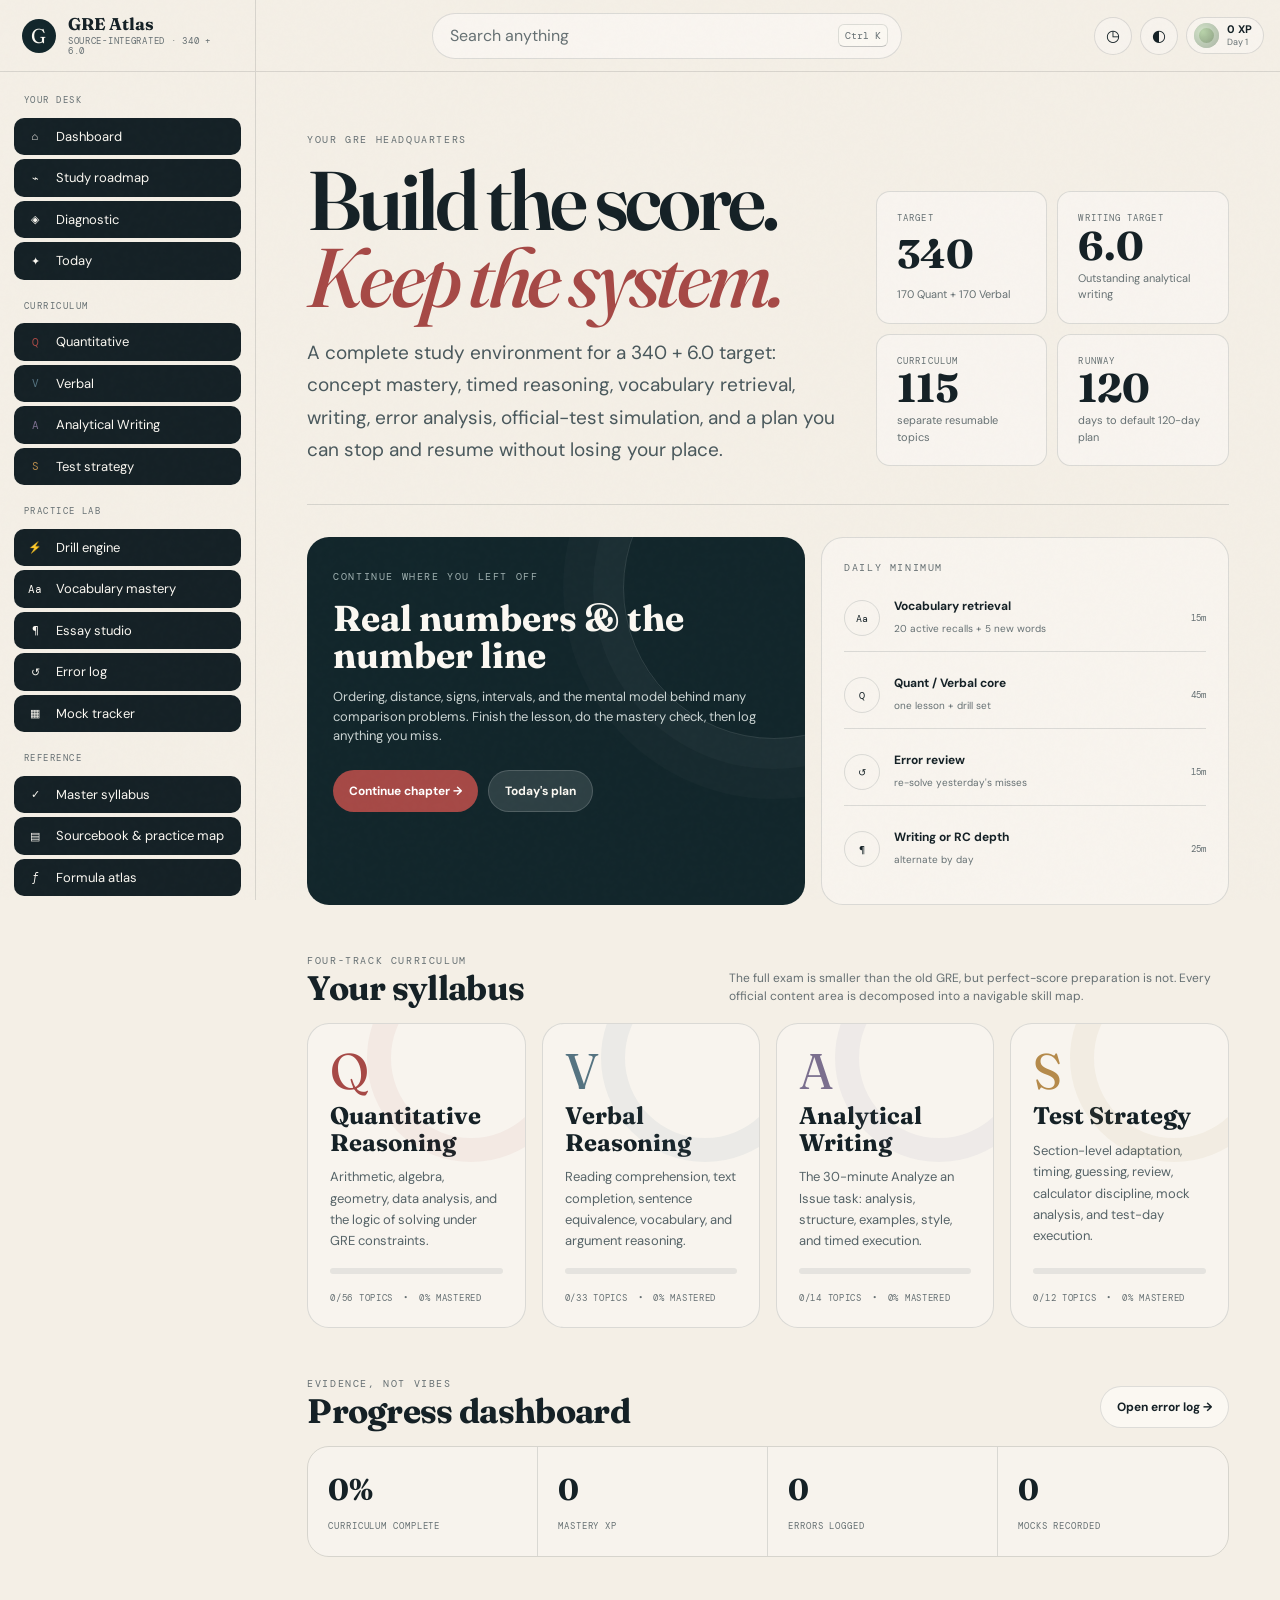
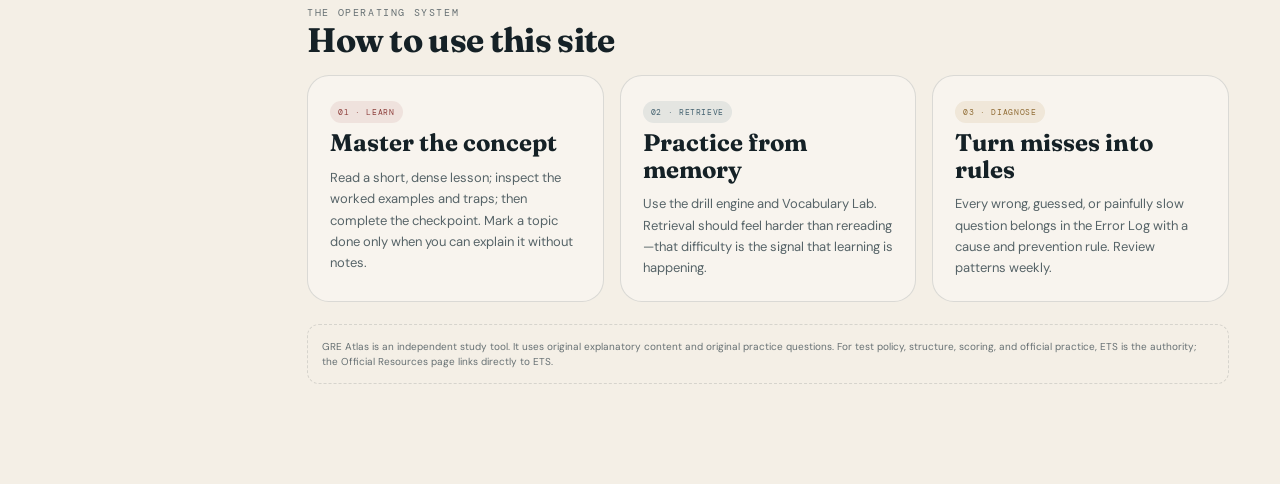
==== commit 4bfbfdeb: "Upgrade GRE Atlas to Sourcebook Edition" ====
--- a/index.html
+++ b/index.html
@@ -5,7 +5,7 @@
   <meta name="viewport" content="width=device-width, initial-scale=1" />
   <meta name="theme-color" content="#f4efe6" />
   <meta name="description" content="A comprehensive, interactive GRE General Test study studio for Quantitative Reasoning, Verbal Reasoning, Analytical Writing, vocabulary, timing, diagnostics, error review, and long-term planning." />
-  <title>GRE Atlas Complete+ Edition — 340 + 6.0 Study Studio</title>
+  <title>GRE Atlas Source-Integrated Edition — 340 + 6.0 Study Studio</title>
   <link rel="preconnect" href="https://fonts.googleapis.com">
   <link rel="preconnect" href="https://fonts.gstatic.com" crossorigin>
   <link href="https://fonts.googleapis.com/css2?family=DM+Mono:wght@300;400;500&family=DM+Sans:opsz,wght@9..40,400;9..40,500;9..40,600;9..40,700&family=Fraunces:opsz,wght@9..144,500;9..144,600;9..144,700&display=swap" rel="stylesheet" media="print" onload="this.media='all'">
@@ -19,7 +19,7 @@
   <header class="topbar">
     <button class="brand" data-route="dashboard" aria-label="GRE Atlas home">
       <span class="brand-mark">G</span>
-      <span class="brand-copy"><strong>GRE Atlas</strong><small>Complete+ Edition · 340 + 6.0</small></span>
+      <span class="brand-copy"><strong>GRE Atlas</strong><small>Source-Integrated · 340 + 6.0</small></span>
     </button>
     <div class="topbar-center">
       <button class="search-trigger" id="searchTrigger" aria-label="Search the curriculum"><span>Search anything</span><kbd>Ctrl K</kbd></button>
@@ -61,6 +61,7 @@
       <nav class="nav-section">
         <span class="nav-eyebrow">Reference</span>
         <button class="nav-item" data-route="coverage"><span>✓</span> Master syllabus</button>
+        <button class="nav-item" data-route="sourcebook"><span>▤</span> Sourcebook & practice map</button>
         <button class="nav-item" data-route="formula"><span>ƒ</span> Formula atlas</button>
         <button class="nav-item" data-route="resources"><span>↗</span> Official resources</button>
         <button class="nav-item" data-route="settings"><span>⚙</span> Settings</button>
@@ -104,6 +105,7 @@
 
   <script src="deep-content.js"></script>
   <script src="topic-toolkit.js"></script>
+  <script src="source-synthesis.js"></script>
   <script src="app.js"></script>
   <script>
     // Remove any legacy service worker/cache from earlier GRE Atlas deployments.
--- a/styles.css
+++ b/styles.css
@@ -75,3 +75,62 @@
 body.night .topic-formula{background:rgba(255,255,255,.04)}
 body.night .toolkit-memory-cue{background:rgba(181,138,75,.08)}
 @media(max-width:900px){.toolkit-columns,.formula-topic-body{grid-template-columns:1fr}.formula-topic-body{padding-left:10px}.formula-topic-detail summary .text-link{display:none}}
+
+/* =========================================================
+   SOURCE-INTEGRATED EDITION · BOOK SYNTHESIS + PRACTICE MAP
+   ========================================================= */
+.source-synthesis-section{position:relative;border-top:2px solid var(--blue)!important}
+.source-synthesis-grid{display:grid;grid-template-columns:1fr 1fr;gap:12px;margin-top:17px}
+.source-anchor-card{border:1px solid var(--line);border-radius:17px;padding:18px;background:linear-gradient(145deg,rgba(75,123,127,.075),rgba(255,255,255,.18))}
+.source-anchor-card.supplement{background:linear-gradient(145deg,rgba(180,139,75,.07),rgba(255,255,255,.18))}
+.source-anchor-card h3{font-family:var(--serif);font-size:23px;margin:8px 0 13px}
+.source-anchor-card p{font-size:11.5px!important;line-height:1.65!important;margin:8px 0!important}
+.source-integrity-note{display:grid;grid-template-columns:auto 1fr;gap:12px;align-items:start;margin-top:12px;padding:13px 15px;border:1px dashed var(--line);border-radius:13px;font-size:11px;line-height:1.6;color:var(--muted)}
+.source-integrity-note b{font-family:var(--mono);font-size:9px;text-transform:uppercase;letter-spacing:.08em;color:var(--ink);padding-top:2px}
+.source-integrity-note.big{margin-top:22px;padding:18px 20px;background:rgba(85,115,129,.045)}
+.sourcebook-page .route-header{margin-bottom:20px}
+.source-book-grid{display:grid;grid-template-columns:repeat(3,minmax(0,1fr));gap:12px}
+.source-book-card{padding:20px!important;display:flex;flex-direction:column;min-height:310px;position:relative;overflow:hidden}
+.source-book-card.current::after{content:"CURRENT";position:absolute;right:-28px;top:18px;transform:rotate(42deg);font:500 8px/1 var(--mono);letter-spacing:.16em;background:rgba(54,126,99,.13);padding:6px 30px;color:#39755d}
+.source-book-card.legacy{background:rgba(120,108,87,.035)}
+.source-book-top{display:flex;justify-content:space-between;gap:10px;align-items:center}
+.source-kind{font-family:var(--mono);font-size:8px;text-transform:uppercase;letter-spacing:.08em;color:var(--muted)}
+.source-book-card h3{font-family:var(--serif);font-size:25px;line-height:1.14;margin:14px 0 6px}
+.source-edition{font-family:var(--mono);font-size:9px!important;color:var(--muted)!important;margin:0 0 15px!important}
+.source-book-rule{border-top:1px solid var(--line);padding-top:12px;margin-top:auto}
+.source-book-rule+.source-book-rule{margin-top:11px}
+.source-book-rule b{font-size:10px;text-transform:uppercase;letter-spacing:.07em}
+.source-book-rule p{font-size:11px!important;line-height:1.55!important;margin:5px 0 0!important}
+.source-book-rule.protect b{color:var(--red)}
+.practice-ladder-grid{display:grid;grid-template-columns:repeat(3,minmax(0,1fr));gap:10px}
+.ladder-card{border:1px solid var(--line);border-radius:16px;padding:17px;background:var(--paper);min-height:160px}
+.ladder-card>span{font-family:var(--mono);font-size:9px;color:var(--accent);letter-spacing:.1em}
+.ladder-card h3{font-family:var(--serif);font-size:23px;margin:7px 0}
+.ladder-card p{font-size:11px;line-height:1.6;margin:0;color:var(--muted)}
+.legacy-table-wrap{padding:0!important;overflow:auto}
+.legacy-filter-table{width:100%;border-collapse:collapse;min-width:720px}
+.legacy-filter-table th,.legacy-filter-table td{text-align:left;padding:14px 16px;border-bottom:1px solid var(--line);font-size:11px;vertical-align:top}
+.legacy-filter-table th{font:500 8px/1.2 var(--mono);text-transform:uppercase;letter-spacing:.08em;color:var(--muted);background:rgba(0,0,0,.025)}
+.legacy-filter-table td:nth-child(1){width:22%}.legacy-filter-table td:nth-child(2){width:16%}
+.source-audit-title{margin-top:34px!important}
+.source-checklist-grid{display:grid;grid-template-columns:repeat(2,minmax(0,1fr));gap:12px}
+.source-checklist-card{padding:0!important;overflow:hidden}
+.source-checklist-card .coverage-head{padding:17px 18px;border-bottom:1px solid var(--line)}
+.source-index-groups{display:grid;grid-template-columns:repeat(2,minmax(0,1fr));gap:13px}
+.source-index-group{padding:0!important;overflow:hidden}
+.source-index-group>.coverage-head{padding:17px 18px;border-bottom:1px solid var(--line)}
+.source-index-list{display:grid}
+.source-index-row{display:grid;grid-template-columns:minmax(180px,.8fr) minmax(0,1.2fr);gap:16px;padding:11px 17px;border-top:1px solid var(--line);align-items:start}
+.source-index-row:first-child{border-top:0}
+.source-topic-link{text-align:left;font-size:11px!important;font-weight:650;text-decoration:none!important;color:var(--ink)!important}
+.source-topic-link:hover{color:var(--accent)!important;text-decoration:underline!important}
+.source-index-row>div{display:grid;gap:5px}
+.source-index-row small{font-size:9px;color:var(--muted);line-height:1.45}
+.source-chip{display:inline-flex;width:max-content;border:1px solid var(--line);border-radius:999px;padding:4px 7px;font:500 8px/1 var(--mono);color:var(--accent);background:rgba(85,115,129,.05)}
+body.night .source-anchor-card,body.night .source-anchor-card.supplement{background:rgba(255,255,255,.025)}
+body.night .ladder-card{background:rgba(255,255,255,.02)}
+body.night .legacy-filter-table th{background:rgba(255,255,255,.025)}
+@media(max-width:1100px){.source-book-grid{grid-template-columns:repeat(2,minmax(0,1fr))}.practice-ladder-grid{grid-template-columns:repeat(2,minmax(0,1fr))}}
+@media(max-width:820px){.source-synthesis-grid,.source-checklist-grid,.source-index-groups,.source-book-grid,.practice-ladder-grid{grid-template-columns:1fr}.source-index-row{grid-template-columns:1fr;gap:6px}.source-integrity-note{grid-template-columns:1fr}.source-book-card{min-height:0}}
+.source-progress-btn{margin-top:10px;width:100%;justify-content:center}.source-progress-btn.source-done{border-color:rgba(53,139,104,.35);background:rgba(53,139,104,.10);color:#2f765b}
+.source-chip-row{display:flex;flex-wrap:wrap;gap:5px}.source-chip.complete{border-color:rgba(53,139,104,.3);background:rgba(53,139,104,.09);color:#2f765b}
